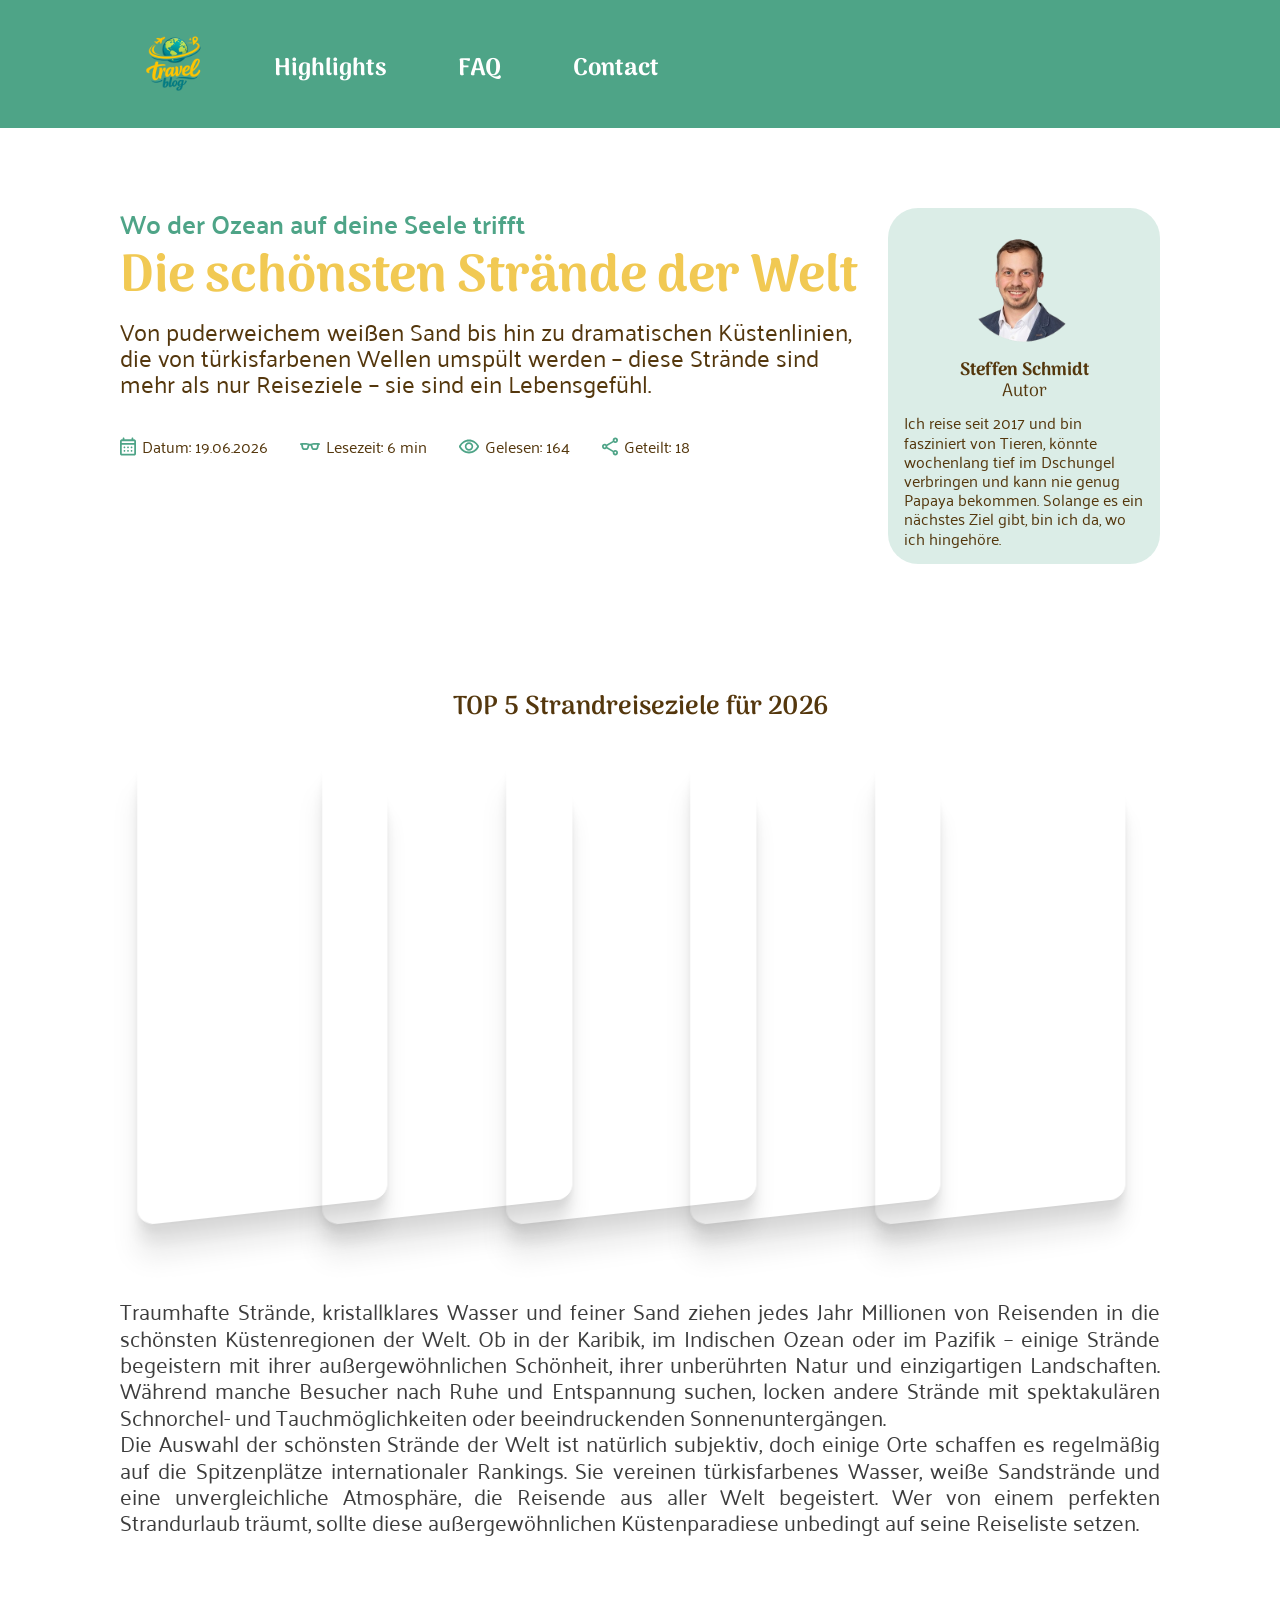
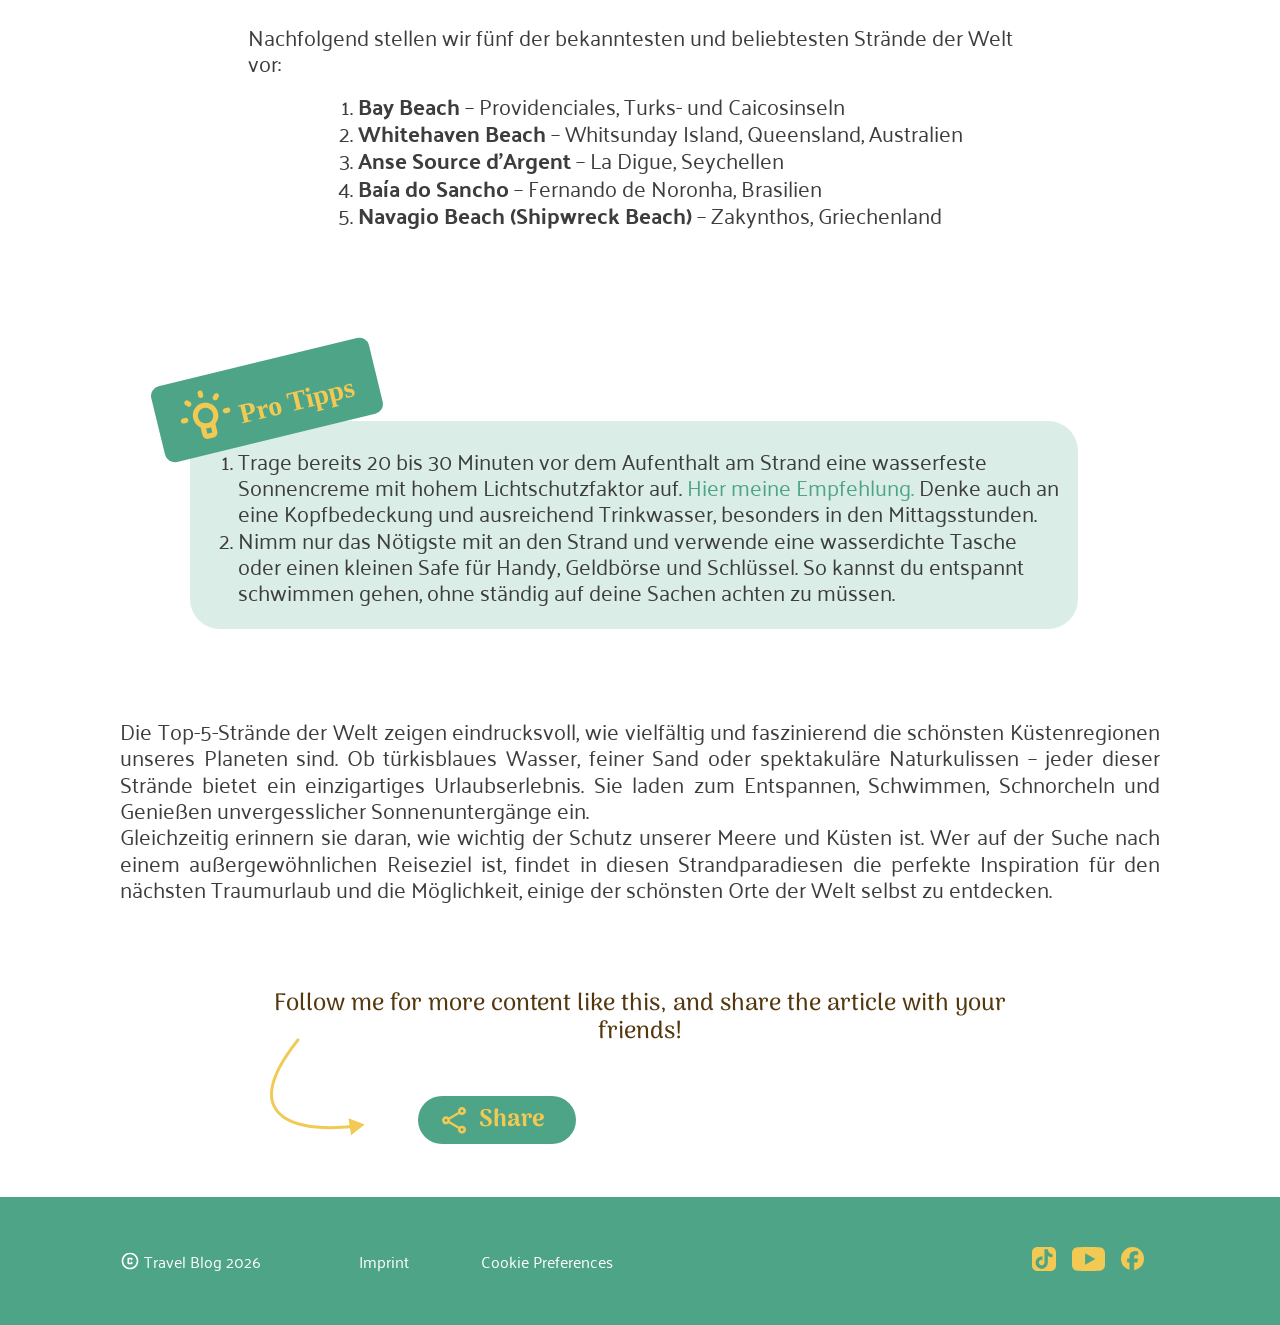
==== article1.html @ 3b1ab5b9 "changed text in authors card in article1" ====
<!doctype html>
<html lang="en">
  <head>
    <meta charset="UTF-8" />
    <meta name="viewport" content="width=device-width, initial-scale=1.0" />
    <title>Top 5 Beaches</title>
    <link rel="stylesheet" href="./css/components.css" />
    <link rel="stylesheet" href="./css/layout.css" />
    <link rel="stylesheet" href="./css/variables.css" />
    <link rel="stylesheet" href="./css/article1.css" />
    <link rel="stylesheet" href="./css/font.css" />
  </head>
  <body>
    <header class="header">
      <nav class="navbar">
        <ul>
          <li>
            <a href="index.html#hero"
              ><img
                src="./assets/icons/travelblog-logo.svg"
                alt="Travel Blog Logo"
            /></a>
          </li>
          <li class="highlights-link">
            <a href="index.html#highlights">Highlights</a>
          </li>
          <li class="faq-link">
            <a href="index.html#faq-section">FAQ</a>
          </li>
          <li class="contact-link">
            <a href="index.html#contact-form">Contact</a>
          </li>
        </ul>
      </nav>
    </header>
    <main>
      <section class="landing-section">
        <div class="headline">
          <div>
            <h2>Wo der Ozean auf deine Seele trifft</h2>

            <h1>Die schönsten Strände der Welt</h1>

            <h4>
              Von puderweichem weißen Sand bis hin zu dramatischen Küstenlinien,
              die von türkisfarbenen Wellen umspült werden – diese Strände sind
              mehr als nur Reiseziele – sie sind ein Lebensgefühl.
            </h4>

            <div class="info">
              <div class="icon">
                <img src="./assets/icons/calendar_icon.svg" alt="calender" />
                <span>Datum: 19.06.2026</span>
              </div>
              <div class="icon">
                <img src="./assets/icons/glasses_icon.svg" alt="eyeglasses" />
                <span>Lesezeit: 6 min</span>
              </div>
              <div class="icon">
                <img src="./assets/icons/eye_icon.svg" alt="visibility" />
                <span>Gelesen: 164</span>
              </div>
              <div class="icon">
                <img src="./assets/icons/share_green_icon.svg" alt="share" />
                <span>Geteilt: 18</span>
              </div>
            </div>
          </div>

          <article class="author">
            <img
              src="./assets/images/article1/Schmidt_Steffen_rund_grau.png"
              alt="Bild von Steffen Schmidt"
            />
            <div class="author-text">
              <h3>Steffen Schmidt</h3>
              <h4>Autor</h4>

              <p>
                Ich reise seit 2017 und bin fasziniert von Tieren, könnte
                wochenlang tief im Dschungel verbringen und kann nie genug
                Papaya bekommen. Solange es ein nächstes Ziel gibt, bin ich da,
                wo ich hingehöre.
              </p>
            </div>
          </article>
        </div>
      </section>
      <section class="carousel-section">
        <h3 class="carousel-title-mobile">TOP 5 Strandreiseziele für 2026</h3>
        <div class="carousel">
          <div class="carousel_element carousel_img1"></div>
          <div class="carousel_element carousel_img2"></div>
          <div class="carousel_element carousel_img3"></div>
          <div class="carousel_element carousel_img4"></div>
          <div class="carousel_element carousel_img5"></div>
        </div>
      </section>
      <section class="carousel-section-mobile" aria-label="CSS-only Carousel">
        <!--
            Slide-Zustand: steuert die aktive Karte und den aktiven Punkt.
            Wichtig: IDs und name-Werte muessen eindeutig bleiben, falls du mehrere Carousels nutzt.
          -->
        <input
          class="carousel-state-mobile"
          type="radio"
          name="beach-carousel-slides"
          id="beach-carousel-slide-1"
          checked
        />
        <input
          class="carousel-state-mobile"
          type="radio"
          name="beach-carousel-slides"
          id="beach-carousel-slide-2"
        />
        <input
          class="carousel-state-mobile"
          type="radio"
          name="beach-carousel-slides"
          id="beach-carousel-slide-3"
        />
        <input
          class="carousel-state-mobile"
          type="radio"
          name="beach-carousel-slides"
          id="beach-carousel-slide-4"
        />
        <input
          class="carousel-state-mobile"
          type="radio"
          name="beach-carousel-slides"
          id="beach-carousel-slide-5"
        />

        <!--
            Pulse-Zustand: wird durch Klicks auf den Bildbereich / freien Carousel-Bereich getoggelt.
            Zwei Radios sind noetig, damit die CSS-Animation bei jedem Klick neu startet.
          -->
        <input
          class="carousel-state-mobile"
          type="radio"
          name="beach-carousel-pulse"
          id="beach-carousel-pulse-a"
        />
        <input
          class="carousel-state-mobile"
          type="radio"
          name="beach-carousel-pulse"
          id="beach-carousel-pulse-b"
        />

        <div class="carousel-mobile">
          <!--
              Unsichtbare Klickflaeche fuer Bildbereich und freien Carousel-Bereich.
              Die Punkte liegen mit hoeherem z-index darueber. Deshalb loesen Punkt-Klicks
              keine Button-Animation aus.
            -->

          <h3 class="carousel-title-mobile">TOP 5 Strandreiseziele für 2026</h3>

          <div class="carousel-stage-mobile" aria-hidden="true">
            <label
              class="carousel-hit-mobile carousel-hit-mobile-a"
              for="beach-carousel-pulse-a"
              aria-label="Buttonanimation ausloesen"
            ></label>
            <label
              class="carousel-hit-mobile carousel-hit-mobile-b"
              for="beach-carousel-pulse-b"
              aria-label="Buttonanimation ausloesen"
            ></label>
            <div
              class="carousel_element-mobile carousel_img1-mobile"
              data-number="01"
            ></div>
            <div
              class="carousel_element-mobile carousel_img2-mobile"
              data-number="02"
            ></div>
            <div
              class="carousel_element-mobile carousel_img3-mobile"
              data-number="03"
            ></div>
            <div
              class="carousel_element-mobile carousel_img4-mobile"
              data-number="04"
            ></div>
            <div
              class="carousel_element-mobile carousel_img5-mobile"
              data-number="05"
            ></div>
          </div>

          <nav class="carousel-dots-mobile" aria-label="Carousel Navigation">
            <label
              class="carousel-dot-mobile carousel-dot-mobile-1"
              for="beach-carousel-slide-1"
              aria-label="Slide 1 anzeigen"
            ></label>
            <label
              class="carousel-dot-mobile carousel-dot-mobile-2"
              for="beach-carousel-slide-2"
              aria-label="Slide 2 anzeigen"
            ></label>
            <label
              class="carousel-dot-mobile carousel-dot-mobile-3"
              for="beach-carousel-slide-3"
              aria-label="Slide 3 anzeigen"
            ></label>
            <label
              class="carousel-dot-mobile carousel-dot-mobile-4"
              for="beach-carousel-slide-4"
              aria-label="Slide 4 anzeigen"
            ></label>
            <label
              class="carousel-dot-mobile carousel-dot-mobile-5"
              for="beach-carousel-slide-5"
              aria-label="Slide 5 anzeigen"
            ></label>
          </nav>
        </div>
      </section>
      <section class="text-section">
        <div class="text-section--introduction">
          <p>
            Traumhafte Strände, kristallklares Wasser und feiner Sand ziehen
            jedes Jahr Millionen von Reisenden in die schönsten Küstenregionen
            der Welt. Ob in der Karibik, im Indischen Ozean oder im Pazifik –
            einige Strände begeistern mit ihrer außergewöhnlichen Schönheit,
            ihrer unberührten Natur und einzigartigen Landschaften. Während
            manche Besucher nach Ruhe und Entspannung suchen, locken andere
            Strände mit spektakulären Schnorchel- und Tauchmöglichkeiten oder
            beeindruckenden Sonnenuntergängen. <br />Die Auswahl der schönsten
            Strände der Welt ist natürlich subjektiv, doch einige Orte schaffen
            es regelmäßig auf die Spitzenplätze internationaler Rankings. Sie
            vereinen türkisfarbenes Wasser, weiße Sandstrände und eine
            unvergleichliche Atmosphäre, die Reisende aus aller Welt begeistert.
            Wer von einem perfekten Strandurlaub träumt, sollte diese
            außergewöhnlichen Küstenparadiese unbedingt auf seine Reiseliste
            setzen.
          </p>
        </div>
        <div class="text-section--detail">
          <p>
            Nachfolgend stellen wir fünf der bekanntesten und beliebtesten
            Strände der Welt vor:
          </p>
          <ol>
            <li><b>Bay Beach</b> – Providenciales, Turks- und Caicosinseln</li>
            <li>
              <b>Whitehaven Beach</b> – Whitsunday Island, Queensland,
              Australien
            </li>
            <li><b>Anse Source d’Argent</b> – La Digue, Seychellen</li>
            <li><b>Baía do Sancho </b> – Fernando de Noronha, Brasilien</li>
            <li>
              <b>Navagio Beach (Shipwreck Beach) </b> – Zakynthos, Griechenland
            </li>
          </ol>
        </div>
      </section>
      <section class="protip-section">
        <div class="protip-box">
          <div class="protip-label">
            <img
              src="./assets/icons/bulb-yellow.svg"
              alt="gelbe Glühbirne"
            />Pro Tipps
          </div>
          <ol>
            <li>
              Trage bereits 20 bis 30 Minuten vor dem Aufenthalt am Strand eine
              wasserfeste Sonnencreme mit hohem Lichtschutzfaktor auf.
              <a href="#">Hier meine Empfehlung.</a> Denke auch an eine
              Kopfbedeckung und ausreichend Trinkwasser, besonders in den
              Mittagsstunden.
            </li>
            <li>
              Nimm nur das Nötigste mit an den Strand und verwende eine
              wasserdichte Tasche oder einen kleinen Safe für Handy, Geldbörse
              und Schlüssel. So kannst du entspannt schwimmen gehen, ohne
              ständig auf deine Sachen achten zu müssen.
            </li>
          </ol>
        </div>
      </section>
      <section class="final-text-section">
        <p>
          Die Top-5-Strände der Welt zeigen eindrucksvoll, wie vielfältig und
          faszinierend die schönsten Küstenregionen unseres Planeten sind. Ob
          türkisblaues Wasser, feiner Sand oder spektakuläre Naturkulissen –
          jeder dieser Strände bietet ein einzigartiges Urlaubserlebnis. Sie
          laden zum Entspannen, Schwimmen, Schnorcheln und Genießen
          unvergesslicher Sonnenuntergänge ein. <br />
          Gleichzeitig erinnern sie daran, wie wichtig der Schutz unserer Meere
          und Küsten ist. Wer auf der Suche nach einem außergewöhnlichen
          Reiseziel ist, findet in diesen Strandparadiesen die perfekte
          Inspiration für den nächsten Traumurlaub und die Möglichkeit, einige
          der schönsten Orte der Welt selbst zu entdecken.
        </p>
      </section>
      <section class="follow">
        <h3>
          Follow me for more content like this, and share the article with your
          friends!
        </h3>
        <div class="arrow">
          <img src="./assets/icons/pfeil.svg" alt="" />
          <div class="share-container">
            <input type="checkbox" id="share-toggle" />

            <label for="share-toggle" class="share-btn">
              <img src="./assets/icons/share_yellow.svg" alt="" />
              <span>Share</span>
            </label>
            <img
              src="./assets/icons/share_green_icon.svg"
              alt=""
              class="share-green"
            />
            <div class="share-links">
              <a href="https://at.linkedin.com/" target="_blank">LinkedIn</a>
              <a href="https://web.whatsapp.com/" target="_blank">WhatsApp</a>
            </div>
          </div>
        </div>
      </section>
    </main>
    <footer class="footer">
      <div class="infos">
        <div class="copyright">
          <img src="./assets/icons/copyright_icon.svg" alt="Copyright Icon" />
          <p>Travel Blog 2026</p>
        </div>
        <div class="footer-links">
          <a href="">Imprint</a>
          <a href="">Cookie Preferences</a>
        </div>
      </div>
      <div class="social-media">
        <a href="https://www.tiktok.com/"
          ><img src="./assets/icons/tiktok_icon.svg" alt="Tik Tok Icon"
        /></a>
        <a href="https://www.youtube.com/"
          ><img src="./assets/icons/youtube_icon.svg" alt="YouTube Icon"
        /></a>
        <a href="https://www.facebook.com/?locale=de_DE"
          ><img src="./assets/icons/facebook_icon.svg" alt="Facebook Icon"
        /></a>
        <a href="https://www.instagram.com/"
          ><img src="./assets/icons/instagram_icon.svg" alt=""
        /></a>
      </div>
    </footer>
    <section class="sticky-footbar">
      <div class="footbar">
        <a href="./index.html"
          ><img src="./assets/icons/home.svg" alt="home"
        /></a>
        <a href="./index.html#highlight"
          ><img src="./assets/icons/rocket_launch_green.svg" alt="rocket"
        /></a>
        <a href="./index.html#faq-section"
          ><img src="./assets/icons/live_help.svg" alt="help"
        /></a>
        <a href="./index.html#contact-form"
          ><img src="./assets/icons/person_pin_green.svg" alt="person"
        /></a>
      </div>
    </section>
  </body>
</html>
---- css/components.css ----
/* Buttons, Cards, Navigation, Formulars */

/*Author Card*/
.author {
  display: flex;
  align-items: center;
  flex-direction: column;
  flex-shrink: 0;
  width: 272px;
  background-color: var(--background-green);
  border-radius: 30px;
}

.author h3 {
  font-family: "Arima";
  text-align: center;
  font-size: 18px;
  font-weight: 700;
  color: var(--secondary-braun);
}

.author h4 {
  font-size: 18px;
  font-family: "Arima";
  font-weight: 400;
  text-align: center;
  color: var(--secondary-braun);
  padding-bottom: 12px;
}

.author-text {
  padding: 16px;
}

.author img {
  width: 120px;
  height: 120px;
  object-fit: cover;
  object-position: center;
  border-radius: 50%;
  margin-top: 16px;
}

.author p {
  font-family: "Palanquin";
  font-size: 16px;
  color: var(--secondary-braun);
}

/* Carousel article1*/

.carousel {
  display: flex;
  align-items: center;
  justify-content: center;
  height: 440px;
  width: 1300px;
  padding-left: 100px;
  padding-right: 100px;
}

.carousel_element {
  z-index: 1;
  width: 300px;
  height: 440px;
  margin-left: -80px;
  border-radius: 16px;
  overflow: hidden;
  box-shadow:
    0px 2px 2px rgba(3, 7, 18, 0.02),
    0px 8px 6px rgba(3, 7, 18, 0.04),
    0px 18px 14px rgba(3, 7, 18, 0.06),
    0px 32px 24px rgba(3, 7, 18, 0.08);

  transform: perspective(350px) rotateY(10deg) translateX(-20px);
  transform-origin: 50% 50%;
  transition: all 250ms;
  background-position: center;
  background-size: cover;
}

.carousel_element:first-child {
  margin-left: 0px;
  margin-left: 48px;
}

.carousel_element:hover {
  z-index: 2;
  margin-left: 16px;
  margin-right: 80px;
  transform: perspective(350px) rotateY(0deg) translateX(0px) scale(1.1);
}

.carousel_element:hover ~ .carousel_element {
  transform: perspective(350px) rotateY(-10deg) translateX(30px);
}

.carousel_img1 {
  background-image: url("../assets/images/article1/carousel1.jpg");
}

.carousel_img2 {
  background-image: url("../assets/images/article1/carousel2.jpg");
}

.carousel_img3 {
  background-image: url("../assets/images/article1/carousel3.jpg");
}

.carousel_img4 {
  background-image: url("../assets/images/article1/carousel4.jpg");
}

.carousel_img5 {
  background-image: url("../assets/images/article1/carousel5.jpg");
}

/* Pro Tipps Box */
.protip-box {
  position: relative;
  border-radius: 30px;
  background-color: var(--primary-green-transparent);
  margin-left: 70px;
  margin-right: 82px;
  margin-bottom: 88px;
  margin-top: 176px;
}

.protip-box ol {
  padding-top: 26px;
  padding-bottom: 24px;
  padding-left: 48px;
  padding-right: 16px;
}

.protip-box li {
  font-family: "Palanquin";
  color: var(--primary-black-text);
  line-height: 120%;
}

.protip-box a {
  color: var(--primary-green);
  text-decoration: none;
}

.protip-label {
  position: absolute;
  top: -60px;
  left: -35px;
  background-color: var(--primary-green);
  color: var(--primary-gelb);
  padding: 14px 24px;
  font-size: 28px;
  font-weight: 700;
  border-radius: 10px;
  transform: rotate(-13.67deg);
  display: flex;
  justify-content: center;
  align-items: end;
  gap: 8px;
}

.protip-label img {
  height: 50px;
  width: 50px;
  transform: rotate(13.67deg);
}

/* sticky-footbar */
.sticky-footbar {
  position: sticky;
  bottom: 0;
  z-index: 99;
}

.footbar {
  display: none;
  justify-content: space-evenly;
  align-items: center;

  height: 90px;
  width: 100%;
  background-color: rgba(241, 201, 83, 1);
}

.follow {
  padding: 0px 369px 80px 369px;
}

.follow h3 {
  font-size: 24px;
  text-align: center;
  font-weight: 500;
}

.arrow {
  display: flex;
  gap: 53px;
}

.arrow-mobile {
  display: none;
}

.arrow > img {
  position: relative;
  top: -10px;
  left: 0px;
}

#share-toggle {
  display: none;
}

.share-container {
  display: flex;
  align-items: center;
  gap: 8px;
  padding-top: 46px;
}

.share-btn {
  display: flex;
  flex-direction: row;
  align-items: center;
  cursor: pointer;
  padding: 8px 24px;
  border-radius: 40px;
  background: var(--primary-green);
  color: var(--primary-gelb);
  font-weight: bold;
  width: 158px;
  height: 48px;
  transition: width 300ms linear;
  gap: 13.33px;
  font-size: 24px;
  font-family: "Arima";
  font-weight: 700;
}

.share-btn img {
  width: 24px;
}

.share-btn > span {
  display: flex;
  width: 70px;
  letter-spacing: 5%;
}

.share-links {
  display: flex;
  flex-direction: column;
  max-width: 0;
  opacity: 0;
  overflow: hidden;
  transition: all 300ms linear;
  height: 54px;
  justify-content: space-between;
}

.share-links a {
  color: var(--primary-green);
  text-decoration: underline;
  white-space: nowrap;
  font-family: "Arima";
  font-size: 18px;
  font-weight: 600;
  align-items: center;
}

.share-green {
  display: none;
}

/* Beim Klick */

#share-toggle:checked + .share-btn {
  position: relative;
  padding: 15px 25px;
  gap: 0px;
  left: -50px;
  width: 118px;
}

#share-toggle:checked + .share-btn > img {
  display: none;
}

#share-toggle:checked ~ .share-links {
  max-width: 200px;
  opacity: 1;
  left: -50px;
  position: relative;
}

#share-toggle:checked ~ .share-green {
  display: flex;
  width: 24px;
  left: -50px;
  position: relative;
  align-items: center;
}

/* mobile */
@media screen and (min-width: 319px) and (max-width: 1023px) {
  .footbar {
    display: flex;
  }
}

/* io */
@media screen and (min-width: 900px) and (max-width: 1023px) {
  .author {
    margin-left: auto;
    margin-right: auto;
    width: 30%;
  }

  .author h4 {
    font-size: 16px;
    padding-bottom: 8px;
  }

  .author-text {
    padding: 16px 8px;
  }

  .follow {
    padding: 0px 0px 119px;
  }

  .arrow {
    padding-left: 100px;
    gap: 200px;
  }

  .arrow > img {
    left: 150px;
    top: 0px;
  }

  .follow h3 {
    font-size: 18px;
    padding: 0 250px;
  }
}

/* io */
@media screen and (min-width: 768px) and (max-width: 899px) {
  .author {
    width: 345px;
    margin-left: auto;
    margin-right: auto;
  }

  .arrow > img {
    left: 150px;
  }

  .arrow {
    gap: 200px;
  }

  .follow h3 {
    padding: 0px 150px;
  }

  .author h4 {
    padding-bottom: 8px;
  }

  .author-text {
    padding: 16px 8px;
  }

  .follow {
    padding: 0px 0px 119px;
  }
}

/* io */
@media screen and (min-width: 500px) and (max-width: 767px) {
  .author {
    width: 345px;
    margin-left: auto;
    margin-right: auto;
  }

  .author h4 {
    font-size: 18px;
    padding-bottom: 8px;
  }

  .follow h3 {
    font-size: 20px;
  }

  .arrow {
    gap: 51px;
  }

  .author-text {
    padding: 16px 8px;
  }

  .follow {
    padding: 0px 0px 119px ;
  }

  .arrow-desktop {
    display: none;
  }

  .arrow-mobile {
    display: block;
  }
}

/* io */
@media screen and (min-width: 375px) and (max-width: 499px) {
  .author {
    width: 345px;
  }

  .author h4 {
    font-size: 16px;
  }

  .follow h3 {
    font-size: 18px;
  }

  .arrow {
    gap: 100px;
  }
}

/* io */
@media screen and (min-width: 319px) and (max-width: 374px) {
  .author {
    width: 290px;
  }

  .author h4 {
    font-size: 15px;
  }

  .follow h3 {
    font-size: 17px;
  }

  .arrow {
    gap: 50px;
  }
}

@media screen and (min-width: 319px) and (max-width: 499px) {
  .author {
    margin-left: auto;
    margin-right: auto;
  }

  .author h4 {
    padding-bottom: 8px;
  }

  .author-text {
    padding: 16px 8px;
  }

  .follow {
    padding: 0px 0px 119px;
  }

  .arrow {
    gap: 51px;
  }

  .arrow-desktop {
    display: none;
  }

  .arrow-mobile {
    display: block;
  }

  .protip-box li {
    color: var(--secondary-braun);
  }
}

@media screen and (min-width: 1024px) and (max-width: 1299px) {
  .follow {
    padding: 0px 150px 50px 150px;
  }

  .author {
    height: auto;
  }
}

@media screen and (min-width: 1300px) and (max-width: 1400px) {
  .follow {
    padding: 0px 315px 80px 315px;
  }
}
---- css/layout.css ----
/* Header, Footer, Container, Grid/Flexbox-Layout, Headlines, Links */
/* style.css */

@import url("./variables.css");

* {
  margin: 0;
  padding: 0;
  box-sizing: border-box;
  line-height: 120%;
  scroll-behavior: smooth;
}

h1 {
  font-family: "Arima";
  font-weight: 700;
  font-size: 64px;
  color: var(--primary-gelb);
  padding-bottom: 8px;
}

h2 {
  font-family: "Palanquin";
  font-size: 40px;
  font-weight: 600;
  color: var(--primary-green);
  padding-bottom: 8px;
}

h3 {
  font-family: "Arima";
  font-weight: 600;
  font-size: 32px;
  color: var(--secondary-braun);
}

h4 {
  font-family: "Palanquin";
  font-weight: 400;
  font-size: 28px;
  color: var(--secondary-braun);
  line-height: 110%;
}

h5 {
  font-family: "Arima";
  font-weight: 400;
  font-size: 18px;
  color: var(--secondary-braun);
  text-align: center;
}

p,
li {
  font-family: "Palanquin";
  font-size: 24px;
  color: var(--primary-black-text);
}

main {
  max-width: 1440px;
  width: 100%;
  padding: 0px 120px;
  margin: 0px auto;
}

.landing-section {
  padding: 80px 0px 80px 0px;
}

.icon {
  display: flex;
  padding-top: 40px;
  gap: 6px;
  font-family: "Palanquin";
  color: var(--secondary-braun);
  height: 100%;
}

.info {
  display: flex;
  flex-direction: row;
  gap: 0px 32px;
  font-size: 16px;
}

.headline {
  display: flex;
  flex-direction: row;
  gap: 26px;
  padding-bottom: 48px;
}

.headline-info h2 {
  font-weight: 400;
}

.header {
  display: flex;
  align-items: center;
  /* gap: 72px; */
  padding: 32px 733px 24px 146px;
  width: 100%;
  height: 128px;

  background-color: var(--primary-green);
}

.header img {
  padding-right: 102px;
  height: 72px;
  width: 174px;
}

.navbar ul {
  display: flex;
  align-items: center;
  gap: 72px;

  list-style-type: none;
}

.navbar img {
  padding-right: 30px;
  height: 72px;
  width: 102px;
}

.navbar a {
  position: relative;

  padding-bottom: 13px;

  text-decoration: none;

  font-family: Arima;
  font-size: 24px;
  font-weight: bold;
  color: var(--primary-white);
}

.navbar a:active {
  color: var(--primary-gelb);
}

.highlights-link a::after {
  content: "";
  position: absolute;
  left: -5px;
  bottom: -2px;
  width: 112%;
  height: 100%;

  background-image: url(../assets/icons/highlights_underline.svg);
  background-repeat: no-repeat;
  background-size: contain;
  background-position: center;

  opacity: 0;
  transform: scaleX(0) rotate(-1deg);
  transform-origin: center;
  transition:
    transform 250ms ease-in-out,
    opacity 250ms ease-in-out;
}

.highlights-link a:hover::after {
  opacity: 1;
  transform: scaleX(1) rotate(-1deg);
}

.faq-link a::after {
  content: "";
  position: absolute;
  left: -5px;
  bottom: -4px;
  width: 125%;
  height: 100%;

  background-image: url(../assets/icons/faq_underline.svg);
  background-repeat: no-repeat;
  background-size: contain;
  background-position: center;

  opacity: 0;
  transform: scaleX(0);
  transform-origin: center;
  transition:
    transform 250ms ease-in-out,
    opacity 250ms ease-in-out;
}

.faq-link a:hover::after {
  opacity: 1;
  transform: scaleX(1);
}

.contact-link a::after {
  content: "";
  position: absolute;
  left: -6px;
  bottom: -2px;
  width: 112%;
  height: 100%;

  background-image: url(../assets/icons/contact_underline.svg);
  background-repeat: no-repeat;
  background-size: contain;
  background-position: center;

  opacity: 0;
  transform: scaleX(0) rotate(1deg);
  transform-origin: center;
  transition:
    transform 250ms ease-in-out,
    opacity 250ms ease-in-out;
}

.contact-link a:hover::after {
  opacity: 1;
  transform: scaleX(1) rotate(1deg);
}

.footer {
  display: flex;
  justify-content: space-between;
  align-items: center;
  width: 100%;
  height: 128px;
  padding: 60px 120px 60px 120px;
  background-color: var(--primary-green);
}

.infos {
  display: flex;
  align-items: center;
  gap: 72px;

  color: var(--primary-white);
}

.infos a {
  text-decoration: none;
  color: var(--primary-white);

  font-family: Palanquin;
  font-size: 16px;
}

.copyright {
  display: flex;
  justify-content: centser;
  align-items: center;
  gap: 4px;
  padding-right: 26px;
}

.copyright img {
  height: 24px;
  width: 24px;
}

.copyright p {
  font-family: Palanquin;
  font-size: 16px;
  color: var(--primary-white);
}

.social-media {
  display: flex;
  justify-content: flex-end;
  gap: 16px;
}

.footer-links {
  display: flex;
  gap: 0px 72px;
}

@media screen and (min-width: 1441px) {
  .header {
    padding: 32px 0px 24px calc(50% - 720px + 146px);
  }

  .footer {
    padding: 60px max(120px, calc(50% - 720px + 160px));
  }
}

@media screen and (min-width: 319px) and (max-width: 599px) {
  .info {
    justify-content: left;
  }
}

@media screen and (min-width: 900px) and (max-width: 1023px) {
  main {
    padding: 0;
    width: 90%;
  }

  h1 {
    font-size: 52px;
  }

  h2 {
    font-size: 26px;
  }

  h3 {
    font-size: 26px;
  }

  h4 {
    font-size: 24px;
    line-height: 120%;
  }

  p,
  li {
    font-size: 22px;
    padding-bottom: 16px;
  }

  .navbar img {
    padding-right: 0;
    width: 56px;
    height: 56px;
  }

  .navbar a {
    padding-bottom: 0;
  }

  .navbar li {
    position: relative;
    top: 7px;
    padding-bottom: 0;
  }

  .social-media img {
    height: 24px;
  }

  .copyright img {
    width: 20px;
    height: 20px;
  }

  .landing-section {
    padding: 24px 0px 32px;
  }

  .headline {
    padding-bottom: 40px;
  }

  .info {
    display: flex;
    gap: 13px;
    padding-right: 0;
  }

  .icon {
    padding-top: 16px;
  }

  .footer {
    display: flex;
    flex-direction: row;
    width: 100%;
    height: 150px;
    padding: 30px 24px;
  }

  .infos {
    display: flex;
    flex-direction: column;
    align-items: flex-start;
    gap: 0;
  }

  .footer-links {
    display: flex;
    flex-direction: column;
    order: 1;
  }

  .footer-links a {
    padding-bottom: 8px;
  }

  .copyright {
    order: 2;
    padding: 0;
  }

  .copyright p {
    padding: 0;
  }

  .header {
    height: 70px;
    padding: 0;
    justify-content: center;
  }

  .highlights-link,
  .faq-link,
  .contact-link {
    display: none;
  }
}

  @media screen and (min-width: 768px) and (max-width: 899px) {
    main {
      padding: 0;
      width: 90%;
    }

    h1 {
      font-size: 48px;
    }

    h2,
    h3 {
      font-size: 24px;
    }

    h4 {
      font-size: 22px;
      line-height: 120%;
    }

    p,
    li {
      font-size: 20px;
      padding-bottom: 16px;
    }

    .landing-section {
      padding: 24px 0px 32px;
    }

    .headline {
      flex-direction: column;
      padding-bottom: 40px;
    }

    .info {
      display: flex;
      gap: 13px;
      padding-right: 0;
    }

    .icon {
      padding-top: 16px;
    }

    .header {
      height: 80px;
      padding: 0;
      justify-content: center;
    }

    .navbar img {
      padding-right: 0;
      width: 64px;
      height: 64px;
    }

    .navbar a,
    .navbar li {
      padding-bottom: 0;
    }

    .navbar li {
      position: relative;
      top: 7px;
    }

    .highlights-link,
    .faq-link,
    .contact-link {
      display: none;
    }

    .footer {
      display: flex;
      flex-direction: row;
      width: 100%;
      height: 150px;
      padding: 30px 24px;
    }

    .infos {
      flex-direction: column;
      align-items: start;
      gap: 0;
    }

    .footer-links {
      order: 1;
      display: flex;
      flex-direction: column;
    }

    .footer-links a {
      padding-bottom: 8px;
    }

    .copyright {
      order: 2;
      padding: 0;
    }

    .copyright p {
      padding: 0;
    }
  }

  @media screen and (min-width: 500px) and (max-width: 767px) {
    main {
      padding: 0;
    }

    h1 {
      font-size: 42px;
    }

    h2,
    h3 {
      font-size: 22px;
    }

    h4 {
      font-size: 20px;
      line-height: 120%;
    }

    p,
    li {
      font-size: 18px;
      padding-bottom: 16px;
    }

    .landing-section {
      padding: 24px 0px 30px;
    }

    .headline {
      flex-direction: column;
      padding-bottom: 30px;
    }

    .info {
      display: flex;
      flex-direction: row;
      flex-wrap: wrap;
      gap: 0 13px;
      padding-right: 0;
      font-size: 18px;
    }

    .icon {
      padding-top: 16px;
    }

    .footer {
      display: flex;
      flex-direction: row;
      width: 100%;
      height: 134px;
      padding: 30px;
    }

    .infos {
      flex-direction: column;
      align-items: start;
      gap: 0;
    }

    .infos a {
      font-size: 18px;
    }

    .footer-links {
      order: 1;
      display: flex;
      flex-direction: column;
    }

    .footer-links a {
      padding-bottom: 8px;
    }

    .copyright {
      order: 2;
      padding: 0;
    }

    .copyright img {
      width: 22px;
      height: 22px;
    }

    .copyright p {
      padding: 0;
      font-size: 18px;
    }

    .social-media img {
      height: 26px;
    }

    .header {
      height: 70px;
      padding: 0;
      justify-content: center;
    }

    .navbar img {
      padding-right: 0;
      width: 56px;
      height: 56px;
    }

    .navbar a {
      padding-bottom: 0;
    }

    .navbar li {
      position: relative;
      top: 7px;
      padding-bottom: 0;
    }

    .highlights-link,
    .faq-link,
    .contact-link {
      display: none;
    }

    main {
      width: 90%;
    }
  }

  @media screen and (min-width: 375px) and (max-width: 499px) {
    h1 {
      font-size: 40px;
    }

    h2,
    h3 {
      font-size: 20px;
    }

    h4 {
      font-size: 18px;
    }

    p,
    li {
      font-size: 16px;
      color: var(--secondary-braun);
    }

    .info {
      font-size: 16px;
      flex-wrap: wrap;
    }

    .navbar img {
      padding-right: 0;
      width: 56px;
      height: 56px;
    }

    .social-media img {
      height: 24px;
    }

    .copyright img {
      width: 20px;
      height: 20px;
    }

    main {
      width: 90%;
    }
  }

  @media screen and (min-width: 319px) and (max-width: 374px) {
    h1 {
      font-size: 36px;
    }

    h2,
    h3 {
      font-size: 19px;
    }

    h4 {
      font-size: 17px;
    }

    p,
    li {
      font-size: 15px;
      color: var(--secondary-braun);
    }

    .info {
      font-size: 15px;
    }

    .social-media img {
      height: 20px;
    }

    .copyright img {
      width: 18px;
      height: 18px;
    }

    .infos a {
      font-size: 15px;
    }

    .copyright p {
      font-size: 15px;
    }

    main {
      width: 90%;
    }
  }

  @media screen and (min-width: 319px) and (max-width: 499px) {

    main {
      padding: 0;
    }

    h4 {
      line-height: 120%;
    }

    p,
    li {
      padding-bottom: 16px;
      color: var(--secondary-braun);
    }

    .landing-section {
      padding: 24px 0px 32px;
    }

    .headline {
      flex-direction: column;
      padding-bottom: 30px;
    }

    .info {
      display: flex;
      flex-direction: row;
      flex-wrap: wrap;
      gap: 0 13px;
      padding-right: 0;
    }

    .icon {
      padding-top: 8px;
    }

    .footer {
      display: flex;
      flex-direction: row;
      width: 100%;
      height: 134px;
      padding: 30px 24px;
    }

    .infos {
      flex-direction: column;
      align-items: start;
      gap: 0;
    }

    .footer-links {
      order: 1;
      display: flex;
      flex-direction: column;
    }

    .footer-links a {
      padding-bottom: 8px;
    }

    .copyright {
      order: 2;
      padding: 0;
    }

    .copyright p {
      padding: 0;
    }

    .header {
      height: 70px;
      padding: 0;
      justify-content: center;
    }

    .navbar img {
      padding-right: 0;
      width: 56px;
      height: 56px;
    }

    .navbar a {
      padding-bottom: 0;
    }

    .navbar li {
      position: relative;
      top: 7px;
      padding-bottom: 0;
    }

    .highlights-link,
    .faq-link,
    .contact-link {
      display: none;
    }
  }

  @media screen and (min-width: 1024px) and (max-width: 1299px) {
    h1 {
      font-size: 52px;
    }

    h2,
    h3 {
      font-size: 26px;
    }

    h4 {
      font-size: 24px;
    }

    p,
    li {
      font-size: 22px;
    }

    .navbar img {
      padding-right: 0;
      width: 56px;
      height: 56px;
    }

    .social-media img {
      height: 24px;
    }

    .copyright img {
      width: 20px;
      height: 20px;
    }
  }

  @media screen and (min-width: 1024px) and (max-width: 1109px) {
    .info {
      flex-wrap: wrap;
    }
  }
---- css/variables.css ----
:root {
  --primary-green: rgba(78, 164, 135, 1);
  --primary-green-transparent: rgba(78, 164, 135, 0.2);
  --primary-gelb: rgba(241, 201, 83, 1);
  --primary-white: rgba(255, 255, 255, 1);
  --secondary-braun: rgba(84, 55, 13, 1);
  --color-privacy: rgba(185, 16, 47, 1);
  --background-green: rgba(78, 164, 135, 0.2);
  --primary-black-text: rgba(61, 61, 61, 1);
}
---- css/article1.css ----
@import url("./variables.css");
@import url("./components.css");
@import url("./layout.css");
@import url("./font.css");

/* Carousel desktop*/
.carousel-section,
.text-section,
.final-text-section,
.protip-section,
.text-section--introduction {
  margin-bottom: 88px;
}

.carousel-section {
  position: relative;
  z-index: 0;
  display: none;
  flex-direction: column;
  align-items: center;
  width: 100%;
}

.carousel-section h3 {
  margin-bottom: clamp(32px, 4vw, 64px);
  text-align: center;
}
.carousel-section .carousel {
  width: min(92vw, 1300px);
  height: clamp(240px, 34vw, 440px);
  padding-left: clamp(16px, 6vw, 100px);
  padding-right: clamp(16px, 6vw, 100px);
}

.carousel-section .carousel_element {
  width: clamp(140px, 20vw, 300px);
  height: clamp(240px, 34vw, 440px);
  margin-left: clamp(-80px, -5vw, -36px);
}

.carousel-section .carousel_element:first-child {
  margin-left: clamp(16px, 3vw, 48px);
}

.carousel-section .carousel_element:hover {
  margin-left: clamp(8px, 1.5vw, 16px);
  margin-right: clamp(28px, 6vw, 80px);
}

.text-section--introduction p {
  text-align: justify;
}

.text-section--detail {
  margin-left: 128px;
  margin-right: 128px;
  display: flex;
  flex-direction: column;
  align-items: center;
  p {
    text-align: left;
  }
}

.final-text-section p {
  text-align: justify;
}

.text-section--detail ol {
  margin-top: 24px;
  display: block;
  margin-block-start: 1em;
  margin-block-end: 1em;
  padding-inline-start: 40px;
}

.text-section--detail li {
  padding-bottom: 0;
}

.text-section--detail li p {
  margin: 0;
}

/* carousel-mobile */

.carousel-section-mobile,
.carousel-section-mobile * {
  box-sizing: border-box;
}

.carousel-section-mobile {
  position: relative;
  z-index: 0;
  width: 100%;
  display: flex;
  flex-direction: column;
  align-items: center;
  justify-content: center;
  font-family: Georgia, "Times New Roman", serif;
}

.carousel-state-mobile {
  position: absolute;
  width: 1px;
  height: 1px;
  opacity: 0;
  pointer-events: none;
}

.carousel-section-mobile .carousel-mobile {
  position: relative;
  width: min(100%, 420px);
  height: auto;
  margin: 0 auto;
  padding: 12px 0 20px;
  display: flex;
  flex-direction: column;
  align-items: center;
  justify-content: flex-start;
  text-align: center;
  user-select: none;
}

.carousel-section-mobile .carousel-title-mobile {
  position: relative;
  z-index: 2;
  margin: 0 0 20px;
  text-align: center;
}

.carousel-section-mobile .carousel-stage-mobile {
  position: relative;
  z-index: 2;
  width: 100%;
  height: 332px;
  display: flex;
  align-items: center;
  justify-content: center;
  overflow: hidden;
  perspective: 700px;
}

.carousel-section-mobile .carousel_element-mobile {
  position: absolute;
  width: 200px;
  height: 294px;
  border-radius: 20px;
  overflow: hidden;
  opacity: 0;
  z-index: 0;
  transform: translateX(0) rotateY(0deg) scale(0.62);
  transition:
    transform 650ms cubic-bezier(0.22, 0.61, 0.36, 1),
    opacity 650ms cubic-bezier(0.22, 0.61, 0.36, 1),
    filter 650ms cubic-bezier(0.22, 0.61, 0.36, 1);
  background-position: center;
  background-repeat: no-repeat;
  background-size: cover;
}

.carousel-section-mobile .carousel_element-mobile::before {
  content: none;
}

.carousel-section-mobile .carousel_element-mobile::after {
  content: "";
  position: absolute;
  inset: 0;
  background: linear-gradient(
    to bottom,
    rgba(255, 255, 255, 0.03),
    rgba(255, 255, 255, 0) 42%,
    rgba(0, 0, 0, 0.1)
  );
}

.carousel-section-mobile .carousel_img1-mobile {
  background-image: url("../assets/images/article1/carousel1.jpg");
  background-position: 24% center;
}

.carousel-section-mobile .carousel_img2-mobile {
  background-image: url("../assets/images/article1/carousel2.jpg");
  background-position: 52% center;
}

.carousel-section-mobile .carousel_img3-mobile {
  background-image: url("../assets/images/article1/carousel3.jpg");
  background-position: center center;
}

.carousel-section-mobile .carousel_img4-mobile {
  background-image: url("../assets/images/article1/carousel4.jpg");
  background-position: 44% center;
}

.carousel-section-mobile .carousel_img5-mobile {
  background-image: url("../assets/images/article1/carousel5.jpg");
  background-position: 50% center;
}

/* Fallback: Falls beim Wechsel vom grossen zum kleinen Layout kein Slide-Radio aktiv bleibt,
   wird automatisch wieder der erste mobile Slide dargestellt. */
@supports selector(
  .carousel-section-mobile:not(:has(#beach-carousel-slide-1:checked))
) {
  .carousel-section-mobile:not(
      :has(
        #beach-carousel-slide-1:checked,
        #beach-carousel-slide-2:checked,
        #beach-carousel-slide-3:checked,
        #beach-carousel-slide-4:checked,
        #beach-carousel-slide-5:checked
      )
    )
    .carousel_img1-mobile {
    opacity: 1;
    z-index: 5;
    transform: translateX(0) rotateY(0deg) scale(1);
    filter: none;
  }

  .carousel-section-mobile:not(
      :has(
        #beach-carousel-slide-1:checked,
        #beach-carousel-slide-2:checked,
        #beach-carousel-slide-3:checked,
        #beach-carousel-slide-4:checked,
        #beach-carousel-slide-5:checked
      )
    )
    .carousel_img2-mobile {
    opacity: 1;
    z-index: 4;
    transform: translateX(172px) rotateY(-45deg) scale(0.74);
    filter: saturate(0.98);
  }

  .carousel-section-mobile:not(
      :has(
        #beach-carousel-slide-1:checked,
        #beach-carousel-slide-2:checked,
        #beach-carousel-slide-3:checked,
        #beach-carousel-slide-4:checked,
        #beach-carousel-slide-5:checked
      )
    )
    .carousel-dot-mobile-1 {
    width: 44px;
    background: var(--primary-green);
  }

  .carousel-section-mobile:not(
      :has(
        #beach-carousel-slide-1:checked,
        #beach-carousel-slide-2:checked,
        #beach-carousel-slide-3:checked,
        #beach-carousel-slide-4:checked,
        #beach-carousel-slide-5:checked
      )
    )
    .carousel-dot-mobile-1::before,
  .carousel-section-mobile:not(
      :has(
        #beach-carousel-slide-1:checked,
        #beach-carousel-slide-2:checked,
        #beach-carousel-slide-3:checked,
        #beach-carousel-slide-4:checked,
        #beach-carousel-slide-5:checked
      )
    )
    .carousel-dot-mobile-1::after {
    opacity: 0;
    animation-name: none;
  }
}
/* Aktive Karte */
#beach-carousel-slide-1:checked ~ .carousel-mobile .carousel_img1-mobile,
#beach-carousel-slide-2:checked ~ .carousel-mobile .carousel_img2-mobile,
#beach-carousel-slide-3:checked ~ .carousel-mobile .carousel_img3-mobile,
#beach-carousel-slide-4:checked ~ .carousel-mobile .carousel_img4-mobile,
#beach-carousel-slide-5:checked ~ .carousel-mobile .carousel_img5-mobile {
  opacity: 1;
  z-index: 5;
  transform: translateX(0) rotateY(0deg) scale(1);
  filter: none;
}

/* Linke Nachbarkarte: bewusst ohne Wrap-around. Bei Slide 1 gibt es links nichts. */
#beach-carousel-slide-2:checked ~ .carousel-mobile .carousel_img1-mobile,
#beach-carousel-slide-3:checked ~ .carousel-mobile .carousel_img2-mobile,
#beach-carousel-slide-4:checked ~ .carousel-mobile .carousel_img3-mobile,
#beach-carousel-slide-5:checked ~ .carousel-mobile .carousel_img4-mobile {
  opacity: 1;
  z-index: 4;
  transform: translateX(-172px) rotateY(45deg) scale(0.74);
  filter: saturate(0.98);
}

/* Rechte Nachbarkarte: bewusst ohne Wrap-around. Bei Slide 5 gibt es rechts nichts. */
#beach-carousel-slide-1:checked ~ .carousel-mobile .carousel_img2-mobile,
#beach-carousel-slide-2:checked ~ .carousel-mobile .carousel_img3-mobile,
#beach-carousel-slide-3:checked ~ .carousel-mobile .carousel_img4-mobile,
#beach-carousel-slide-4:checked ~ .carousel-mobile .carousel_img5-mobile {
  opacity: 1;
  z-index: 4;
  transform: translateX(172px) rotateY(-45deg) scale(0.74);
  filter: saturate(0.98);
}

/* Zweite Karte links: ebenfalls linear, nicht zyklisch. */
#beach-carousel-slide-3:checked ~ .carousel-mobile .carousel_img1-mobile,
#beach-carousel-slide-4:checked ~ .carousel-mobile .carousel_img2-mobile,
#beach-carousel-slide-5:checked ~ .carousel-mobile .carousel_img3-mobile {
  opacity: 0;
  z-index: 2;
  transform: translateX(-264px) rotateY(0deg) scale(0.68);
  filter: none;
}

/* Zweite Karte rechts: ebenfalls linear, nicht zyklisch. */
#beach-carousel-slide-1:checked ~ .carousel-mobile .carousel_img3-mobile,
#beach-carousel-slide-2:checked ~ .carousel-mobile .carousel_img4-mobile,
#beach-carousel-slide-3:checked ~ .carousel-mobile .carousel_img5-mobile {
  opacity: 0;
  z-index: 2;
  transform: translateX(264px) rotateY(0deg) scale(0.68);
  filter: none;
}

/* Unsichtbare Klickflaeche fuer Bildbereich und freien Carousel-Bereich. */
.carousel-section-mobile .carousel-hit-mobile {
  position: absolute;
  inset: 0;
  z-index: 10;
  display: block;
  cursor: pointer;
}

.carousel-section-mobile .carousel-hit-mobile-b {
  display: none;
}

#beach-carousel-pulse-a:checked ~ .carousel-mobile .carousel-hit-mobile-a {
  display: none;
}

#beach-carousel-pulse-a:checked ~ .carousel-mobile .carousel-hit-mobile-b {
  display: block;
}

#beach-carousel-pulse-b:checked ~ .carousel-mobile .carousel-hit-mobile-a {
  display: block;
}

#beach-carousel-pulse-b:checked ~ .carousel-mobile .carousel-hit-mobile-b {
  display: none;
}

.carousel-section-mobile .carousel-dots-mobile {
  position: relative;
  z-index: 20;
  display: inline-flex;
  align-items: center;
  justify-content: center;
  gap: 10px;
  min-height: 42px;
  margin-top: 18px;
  padding: 8px 12px;
  border-radius: 999px;
  pointer-events: none;
}

.carousel-section-mobile .carousel-dot-mobile {
  position: relative;
  display: inline-block;
  width: 18px;
  height: 18px;
  border-radius: 999px;
  background: transparent;
  cursor: pointer;
  pointer-events: auto;
  transition:
    width 260ms ease,
    background-color 260ms ease;
}

/* Grundpunkt */
.carousel-section-mobile .carousel-dot-mobile::before {
  content: "";
  position: absolute;
  left: 50%;
  top: 50%;
  width: 18px;
  height: 18px;
  border-radius: 999px;
  background: var(--background-green);
  opacity: 1;
  transform: translate(-50%, -50%);
}

/* Quadrat, das bei der Animation kurz ueber den Punkt gelegt wird. */
.carousel-section-mobile .carousel-dot-mobile::after {
  content: "";
  position: absolute;
  left: 50%;
  top: 50%;
  width: 22px;
  height: 22px;
  border-radius: 6px;
  background: var(--background-green);
  opacity: 0;
  transform: translate(-50%, -50%) scale(0.58);
  box-shadow: 0 2px 8px rgba(78, 164, 135, 0.12);
  animation-duration: 760ms;
  animation-timing-function: cubic-bezier(0.2, 0.8, 0.2, 1);
  animation-fill-mode: both;
  animation-delay: 0ms;
}

/*
  Der Click-Trigger:
  Klick auf den Bildbereich oder freien Carousel-Bereich wechselt zwischen pulse-a und pulse-b.
  Die Animation laeuft nur, solange eines der Pulse-Radios den Fokus hat.
  Dadurch loesen spaetere Klicks auf die Navigationspunkte keine Restanimation mehr aus.
*/
#beach-carousel-pulse-a:focus ~ .carousel-mobile .carousel-dot-mobile::after {
  animation-name: square-over-dot-a;
}

#beach-carousel-pulse-b:focus ~ .carousel-mobile .carousel-dot-mobile::after {
  animation-name: square-over-dot-b;
}

/* Aktiver Punkt bleibt als Pille stehen und bekommt kein Quadrat-Overlay. */
#beach-carousel-slide-1:checked ~ .carousel-mobile .carousel-dot-mobile-1,
#beach-carousel-slide-2:checked ~ .carousel-mobile .carousel-dot-mobile-2,
#beach-carousel-slide-3:checked ~ .carousel-mobile .carousel-dot-mobile-3,
#beach-carousel-slide-4:checked ~ .carousel-mobile .carousel-dot-mobile-4,
#beach-carousel-slide-5:checked ~ .carousel-mobile .carousel-dot-mobile-5 {
  width: 44px;
  background: var(--primary-green);
}

#beach-carousel-slide-1:checked
  ~ .carousel-mobile
  .carousel-dot-mobile-1::before,
#beach-carousel-slide-2:checked
  ~ .carousel-mobile
  .carousel-dot-mobile-2::before,
#beach-carousel-slide-3:checked
  ~ .carousel-mobile
  .carousel-dot-mobile-3::before,
#beach-carousel-slide-4:checked
  ~ .carousel-mobile
  .carousel-dot-mobile-4::before,
#beach-carousel-slide-5:checked
  ~ .carousel-mobile
  .carousel-dot-mobile-5::before,
#beach-carousel-slide-1:checked
  ~ .carousel-mobile
  .carousel-dot-mobile-1::after,
#beach-carousel-slide-2:checked
  ~ .carousel-mobile
  .carousel-dot-mobile-2::after,
#beach-carousel-slide-3:checked
  ~ .carousel-mobile
  .carousel-dot-mobile-3::after,
#beach-carousel-slide-4:checked
  ~ .carousel-mobile
  .carousel-dot-mobile-4::after,
#beach-carousel-slide-5:checked
  ~ .carousel-mobile
  .carousel-dot-mobile-5::after {
  opacity: 0;
  animation-name: none;
}

@keyframes square-over-dot-a {
  0% {
    width: 12px;
    height: 12px;
    border-radius: 999px;
    opacity: 0;
    background: var(--background-green);
    transform: translate(-50%, -50%) scale(0.6);
  }

  18% {
    width: 22px;
    height: 22px;
    border-radius: 6px;
    opacity: 0.95;
    background: var(--background-green);
    transform: translate(-50%, -50%) scale(1);
  }

  52% {
    width: 22px;
    height: 22px;
    border-radius: 6px;
    opacity: 1;
    background: var(--background-green);
    transform: translate(-50%, -50%) scale(1);
  }

  76% {
    width: 12px;
    height: 12px;
    border-radius: 999px;
    opacity: 0.9;
    background: var(--background-green);
    transform: translate(-50%, -50%) scale(1.02);
  }

  100% {
    width: 12px;
    height: 12px;
    border-radius: 999px;
    opacity: 0;
    background: var(--background-green);
    transform: translate(-50%, -50%) scale(0.72);
  }
}

@keyframes square-over-dot-b {
  0% {
    width: 12px;
    height: 12px;
    border-radius: 999px;
    opacity: 0;
    background: var(--background-green);
    transform: translate(-50%, -50%) scale(0.6);
  }

  18% {
    width: 22px;
    height: 22px;
    border-radius: 6px;
    opacity: 0.95;
    background: var(--background-green);
    transform: translate(-50%, -50%) scale(1);
  }

  52% {
    width: 22px;
    height: 22px;
    border-radius: 6px;
    opacity: 1;
    background: var(--background-green);
    transform: translate(-50%, -50%) scale(1);
  }

  76% {
    width: 12px;
    height: 12px;
    border-radius: 999px;
    opacity: 0.9;
    background: var(--background-green);
    transform: translate(-50%, -50%) scale(1.02);
  }

  100% {
    width: 12px;
    height: 12px;
    border-radius: 999px;
    opacity: 0;
    background: var(--background-green);
    transform: translate(-50%, -50%) scale(0.72);
  }
}

@media (max-width: 768px) {
  .carousel-section {
    position: relative;
    z-index: 0;
    display: none;
  }

  .carousel-section-mobile {
    display: flex;
  }

  .carousel-section-mobile .carousel-mobile {
    width: min(100%, 420px);
  }

  .carousel-section-mobile .carousel-stage-mobile {
    position: relative;
    z-index: 2;
    width: 100%;
    height: 332px;
    display: flex;
    align-items: center;
    justify-content: center;
    overflow: hidden;
    perspective: 700px;
  }
}

@media (min-width: 769px) {
  .carousel-section {
    display: flex;
  }

  .carousel-section-mobile {
    display: none;
  }
}

@media (max-width: 420px) {
  .carousel-section-mobile .carousel-mobile {
    width: min(100%, 380px);
  }

  .carousel-section-mobile .carousel-stage-mobile {
    position: relative;
    z-index: 2;
    width: 100%;
    height: 332px;
    display: flex;
    align-items: center;
    justify-content: center;
    overflow: hidden;
    perspective: 700px;
  }

  .carousel-section-mobile .carousel_element-mobile {
    width: 184px;
    height: 272px;
  }

  #beach-carousel-slide-2:checked ~ .carousel-mobile .carousel_img1-mobile,
  #beach-carousel-slide-3:checked ~ .carousel-mobile .carousel_img2-mobile,
  #beach-carousel-slide-4:checked ~ .carousel-mobile .carousel_img3-mobile,
  #beach-carousel-slide-5:checked ~ .carousel-mobile .carousel_img4-mobile {
    transform: translateX(-146px) rotateY(45deg) scale(0.74);
  }

  #beach-carousel-slide-1:checked ~ .carousel-mobile .carousel_img2-mobile,
  #beach-carousel-slide-2:checked ~ .carousel-mobile .carousel_img3-mobile,
  #beach-carousel-slide-3:checked ~ .carousel-mobile .carousel_img4-mobile,
  #beach-carousel-slide-4:checked ~ .carousel-mobile .carousel_img5-mobile {
    transform: translateX(146px) rotateY(-45deg) scale(0.74);
  }

  #beach-carousel-slide-3:checked ~ .carousel-mobile .carousel_img1-mobile,
  #beach-carousel-slide-4:checked ~ .carousel-mobile .carousel_img2-mobile,
  #beach-carousel-slide-5:checked ~ .carousel-mobile .carousel_img3-mobile {
    transform: translateX(-224px) rotateY(0deg) scale(0.68);
  }

  #beach-carousel-slide-1:checked ~ .carousel-mobile .carousel_img3-mobile,
  #beach-carousel-slide-2:checked ~ .carousel-mobile .carousel_img4-mobile,
  #beach-carousel-slide-3:checked ~ .carousel-mobile .carousel_img5-mobile {
    transform: translateX(224px) rotateY(0deg) scale(0.68);
  }

  .carousel-section-mobile .carousel-dot-mobile,
  .carousel-section-mobile .carousel-dot-mobile::before {
    width: 16px;
    height: 16px;
  }
}

@media (prefers-reduced-motion: reduce) {
  .carousel-section-mobile .carousel_element-mobile,
  .carousel-section-mobile .carousel-dot-mobile,
  .carousel-section-mobile .carousel-dot-mobile::after,
  .carousel-section .carousel_element {
    transition: none;
    animation: none;
  }
}
---- css/font.css ----
/* arima-regular - latin */
@font-face {
  font-display: swap; /* Check https://developer.mozilla.org/en-US/docs/Web/CSS/@font-face/font-display for other options. */
  font-family: 'Arima';
  font-style: normal;
  font-weight: 400;
  src: url('../assets/fonts/arima-v7-latin-regular.woff2') format('woff2'); /* Chrome 36+, Opera 23+, Firefox 39+, Safari 12+, iOS 10+ */
}
/* arima-500 - latin */
@font-face {
  font-display: swap; /* Check https://developer.mozilla.org/en-US/docs/Web/CSS/@font-face/font-display for other options. */
  font-family: 'Arima';
  font-style: normal;
  font-weight: 500;
  src: url('../assets/fonts/arima-v7-latin-500.woff2') format('woff2'); /* Chrome 36+, Opera 23+, Firefox 39+, Safari 12+, iOS 10+ */
}
/* arima-600 - latin */
@font-face {
  font-display: swap; /* Check https://developer.mozilla.org/en-US/docs/Web/CSS/@font-face/font-display for other options. */
  font-family: 'Arima';
  font-style: normal;
  font-weight: 600;
  src: url('../assets/fonts/arima-v7-latin-600.woff2') format('woff2'); /* Chrome 36+, Opera 23+, Firefox 39+, Safari 12+, iOS 10+ */
}
/* arima-700 - latin */
@font-face {
  font-display: swap; /* Check https://developer.mozilla.org/en-US/docs/Web/CSS/@font-face/font-display for other options. */
  font-family: 'Arima';
  font-style: normal;
  font-weight: 700;
  src: url('../assets/fonts/arima-v7-latin-700.woff2') format('woff2'); /* Chrome 36+, Opera 23+, Firefox 39+, Safari 12+, iOS 10+ */
}/* palanquin-regular - latin */
@font-face {
  font-display: swap; /* Check https://developer.mozilla.org/en-US/docs/Web/CSS/@font-face/font-display for other options. */
  font-family: 'Palanquin';
  font-style: normal;
  font-weight: 400;
  src: url('../assets/fonts/palanquin-v17-latin-regular.woff2') format('woff2'); /* Chrome 36+, Opera 23+, Firefox 39+, Safari 12+, iOS 10+ */
}
/* palanquin-500 - latin */
@font-face {
  font-display: swap; /* Check https://developer.mozilla.org/en-US/docs/Web/CSS/@font-face/font-display for other options. */
  font-family: 'Palanquin';
  font-style: normal;
  font-weight: 500;
  src: url('../assets/fonts/palanquin-v17-latin-500.woff2') format('woff2'); /* Chrome 36+, Opera 23+, Firefox 39+, Safari 12+, iOS 10+ */
}
/* palanquin-600 - latin */
@font-face {
  font-display: swap; /* Check https://developer.mozilla.org/en-US/docs/Web/CSS/@font-face/font-display for other options. */
  font-family: 'Palanquin';
  font-style: normal;
  font-weight: 600;
  src: url('../assets/fonts/palanquin-v17-latin-600.woff2') format('woff2'); /* Chrome 36+, Opera 23+, Firefox 39+, Safari 12+, iOS 10+ */
}
/* palanquin-700 - latin */
@font-face {
  font-display: swap; /* Check https://developer.mozilla.org/en-US/docs/Web/CSS/@font-face/font-display for other options. */
  font-family: 'Palanquin';
  font-style: normal;
  font-weight: 700;
  src: url('../assets/fonts/palanquin-v17-latin-700.woff2') format('woff2'); /* Chrome 36+, Opera 23+, Firefox 39+, Safari 12+, iOS 10+ */
}
/* palanquin-dark-regular - latin */
@font-face {
  font-display: swap; /* Check https://developer.mozilla.org/en-US/docs/Web/CSS/@font-face/font-display for other options. */
  font-family: 'Palanquin Dark';
  font-style: normal;
  font-weight: 400;
  src: url('../assets/fonts/palanquin-dark-v17-latin-regular.woff2') format('woff2'); /* Chrome 36+, Opera 23+, Firefox 39+, Safari 12+, iOS 10+ */
}
/* palanquin-dark-500 - latin */
@font-face {
  font-display: swap; /* Check https://developer.mozilla.org/en-US/docs/Web/CSS/@font-face/font-display for other options. */
  font-family: 'Palanquin Dark';
  font-style: normal;
  font-weight: 500;
  src: url('../assets/fonts/palanquin-dark-v17-latin-500.woff2') format('woff2'); /* Chrome 36+, Opera 23+, Firefox 39+, Safari 12+, iOS 10+ */
}
/* palanquin-dark-600 - latin */
@font-face {
  font-display: swap; /* Check https://developer.mozilla.org/en-US/docs/Web/CSS/@font-face/font-display for other options. */
  font-family: 'Palanquin Dark';
  font-style: normal;
  font-weight: 600;
  src: url('../assets/fonts/palanquin-dark-v17-latin-600.woff2') format('woff2'); /* Chrome 36+, Opera 23+, Firefox 39+, Safari 12+, iOS 10+ */
}
/* palanquin-dark-700 - latin */
@font-face {
  font-display: swap; /* Check https://developer.mozilla.org/en-US/docs/Web/CSS/@font-face/font-display for other options. */
  font-family: 'Palanquin Dark';
  font-style: normal;
  font-weight: 700;
  src: url('../assets/fonts/palanquin-dark-v17-latin-700.woff2') format('woff2'); /* Chrome 36+, Opera 23+, Firefox 39+, Safari 12+, iOS 10+ */
}
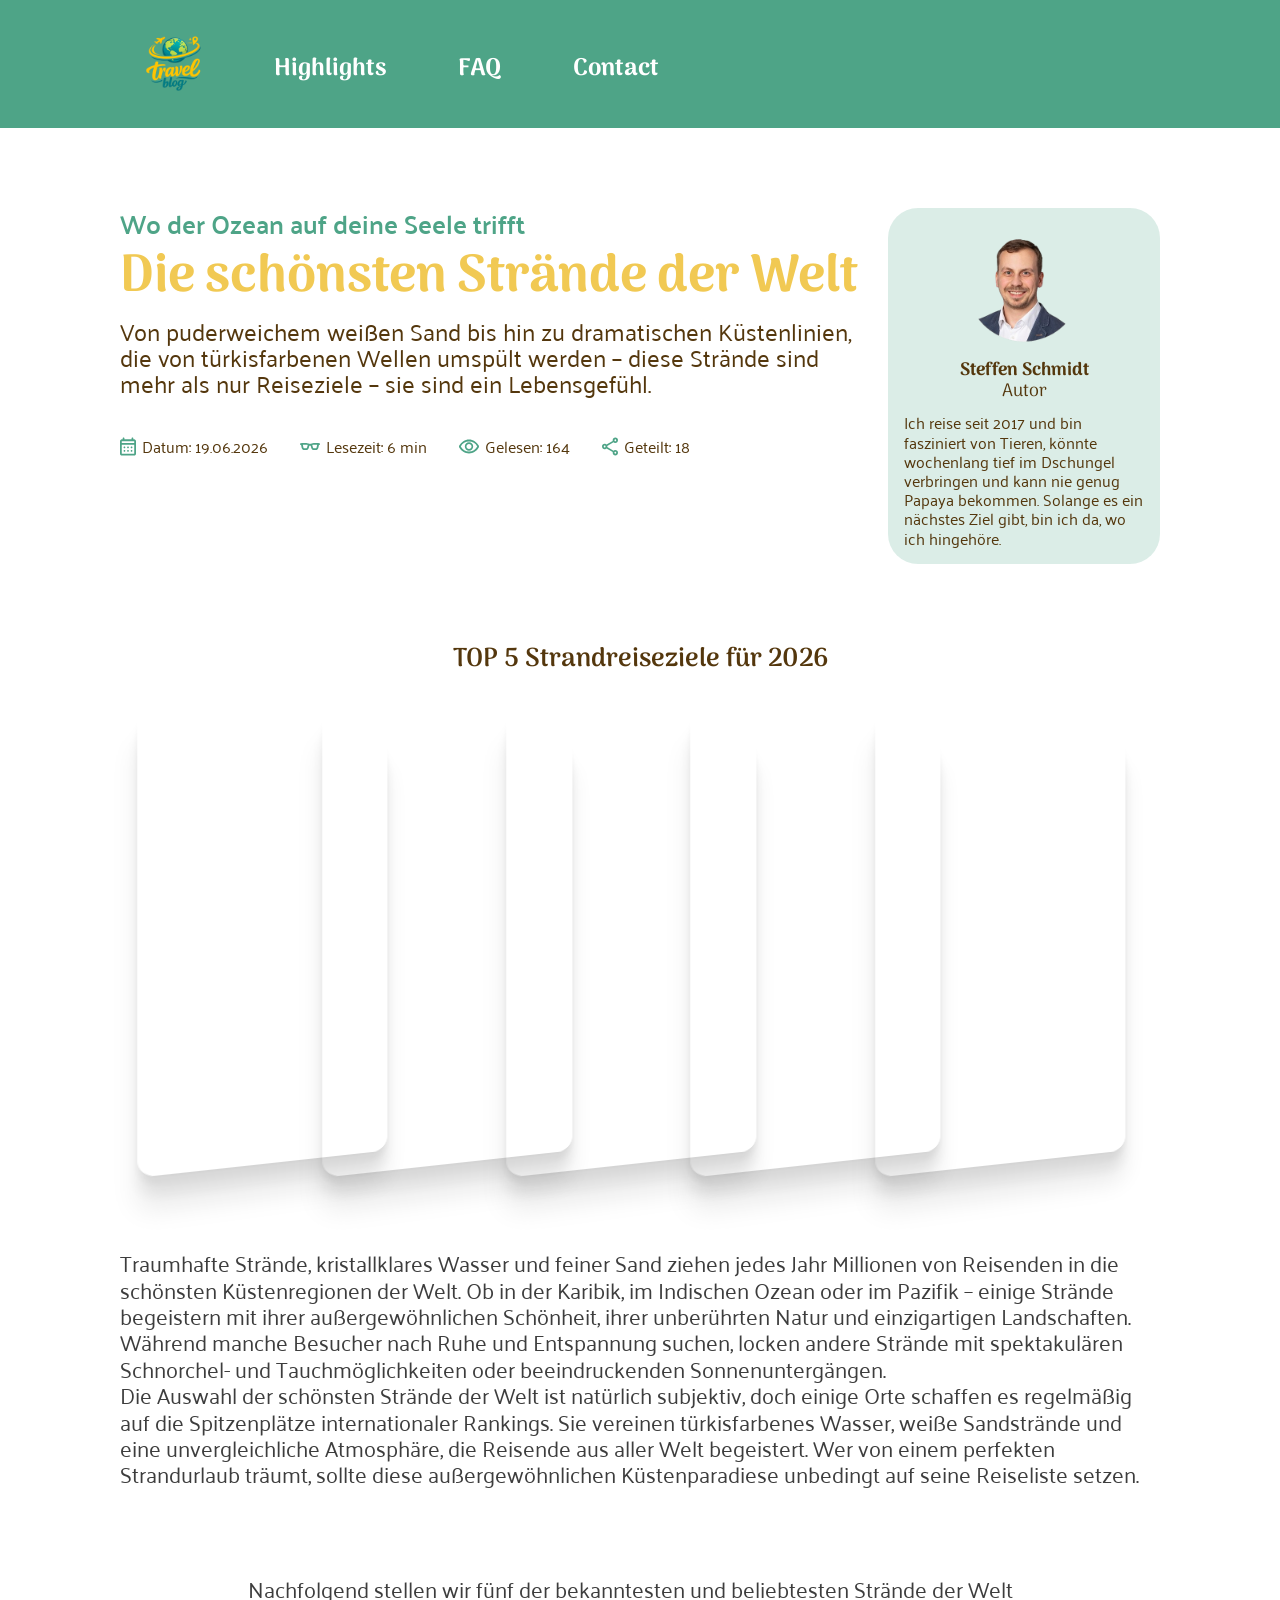
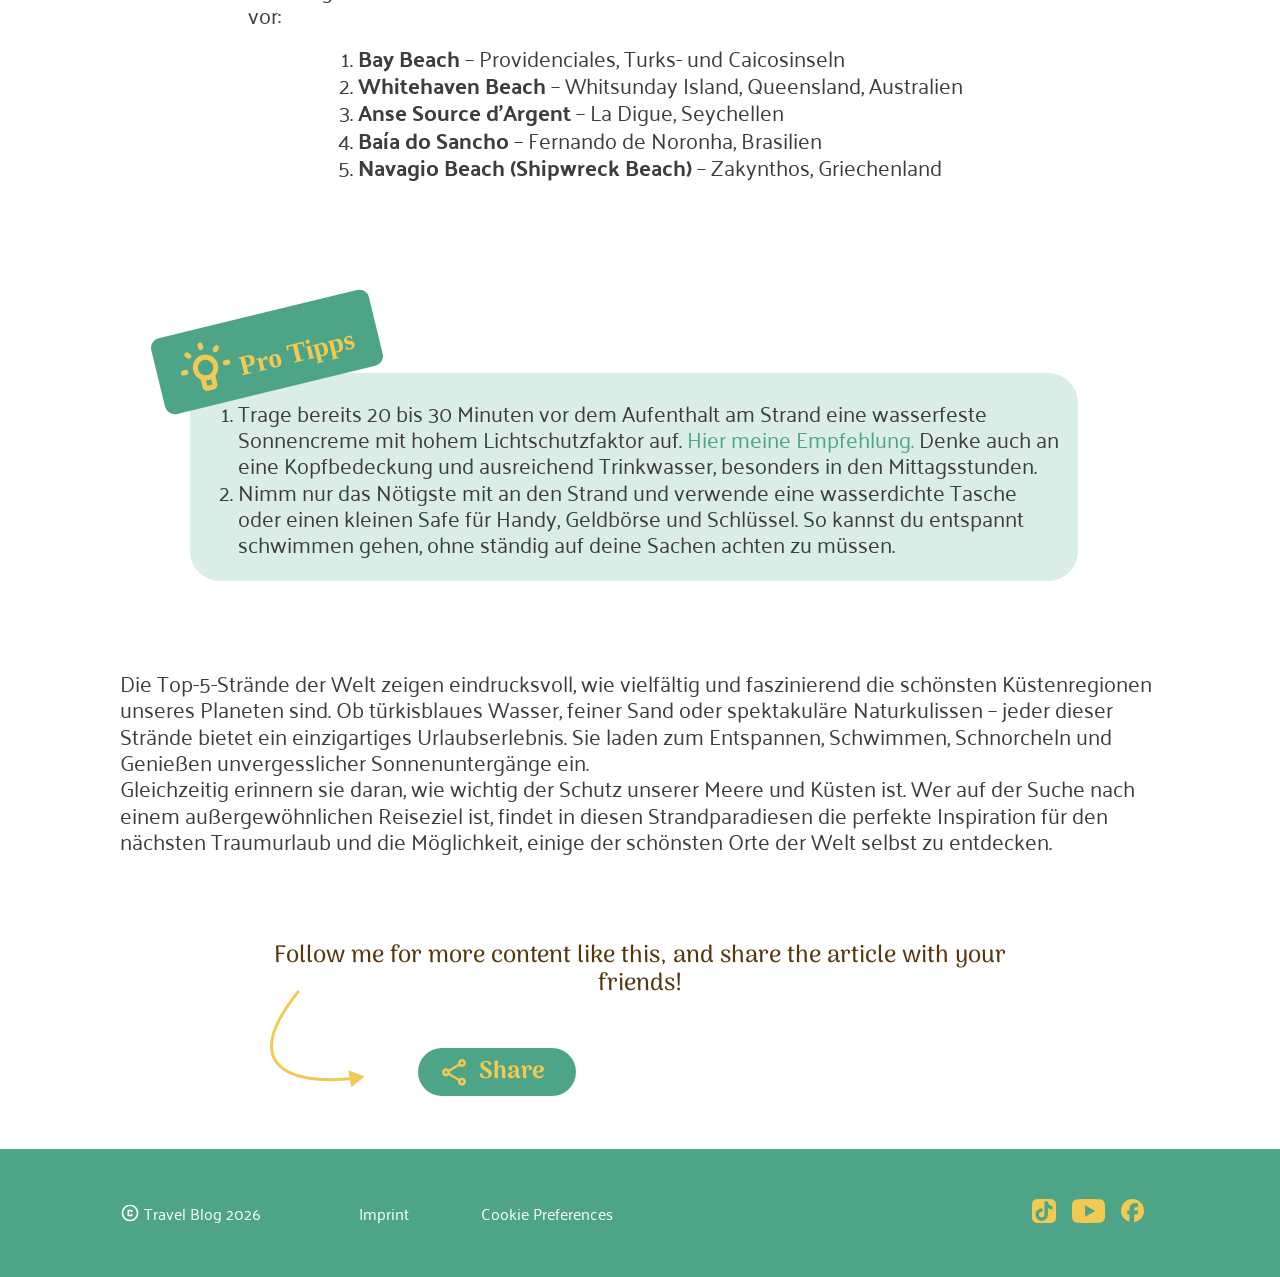
==== commit 6b9a9556: "stickyfootbar - das s an highlights gesetzt" ====
--- a/article1.html
+++ b/article1.html
@@ -3,7 +3,12 @@
   <head>
     <meta charset="UTF-8" />
     <meta name="viewport" content="width=device-width, initial-scale=1.0" />
-    <title>Top 5 Beaches</title>
+    <title>Die 5 schönsten Strände</title>
+    <link
+      rel="icon"
+      type="image/x-icon"
+      href="./assets/icons/travelblog-logo.svg"
+    />
     <link rel="stylesheet" href="./css/components.css" />
     <link rel="stylesheet" href="./css/layout.css" />
     <link rel="stylesheet" href="./css/variables.css" />
@@ -358,7 +363,7 @@
         <a href="./index.html"
           ><img src="./assets/icons/home.svg" alt="home"
         /></a>
-        <a href="./index.html#highlight"
+        <a href="./index.html#highlights"
           ><img src="./assets/icons/rocket_launch_green.svg" alt="rocket"
         /></a>
         <a href="./index.html#faq-section"
--- a/css/components.css
+++ b/css/components.css
@@ -406,7 +406,7 @@
   }
 
   .follow {
-    padding: 0px 0px 119px ;
+    padding: 0px 0px 119px;
   }
 
   .arrow-desktop {
@@ -506,3 +506,24 @@
     padding: 0px 315px 80px 315px;
   }
 }
+
+@media screen and (min-width: 320px) and (max-width: 767px) {
+  .protip-label {
+    top: -80px;
+    left: 0px;
+  }
+
+  .protip-box {
+    margin-left: 0px;
+    margin-right: 0px;
+    margin-bottom: 32px;
+    margin-top: 48px;
+  }
+
+  .protip-box ol {
+    padding-left: 16px;
+  }
+  .protip-section {
+    margin-top: 116px;
+  }
+}
--- a/css/layout.css
+++ b/css/layout.css
@@ -412,467 +412,467 @@
   }
 }
 
-  @media screen and (min-width: 768px) and (max-width: 899px) {
-    main {
-      padding: 0;
-      width: 90%;
-    }
-
-    h1 {
-      font-size: 48px;
-    }
-
-    h2,
-    h3 {
-      font-size: 24px;
-    }
-
-    h4 {
-      font-size: 22px;
-      line-height: 120%;
-    }
-
-    p,
-    li {
-      font-size: 20px;
-      padding-bottom: 16px;
-    }
-
-    .landing-section {
-      padding: 24px 0px 32px;
-    }
-
-    .headline {
-      flex-direction: column;
-      padding-bottom: 40px;
-    }
-
-    .info {
-      display: flex;
-      gap: 13px;
-      padding-right: 0;
-    }
-
-    .icon {
-      padding-top: 16px;
-    }
-
-    .header {
-      height: 80px;
-      padding: 0;
-      justify-content: center;
-    }
-
-    .navbar img {
-      padding-right: 0;
-      width: 64px;
-      height: 64px;
-    }
-
-    .navbar a,
-    .navbar li {
-      padding-bottom: 0;
-    }
-
-    .navbar li {
-      position: relative;
-      top: 7px;
-    }
-
-    .highlights-link,
-    .faq-link,
-    .contact-link {
-      display: none;
-    }
-
-    .footer {
-      display: flex;
-      flex-direction: row;
-      width: 100%;
-      height: 150px;
-      padding: 30px 24px;
-    }
-
-    .infos {
-      flex-direction: column;
-      align-items: start;
-      gap: 0;
-    }
-
-    .footer-links {
-      order: 1;
-      display: flex;
-      flex-direction: column;
-    }
-
-    .footer-links a {
-      padding-bottom: 8px;
-    }
-
-    .copyright {
-      order: 2;
-      padding: 0;
-    }
-
-    .copyright p {
-      padding: 0;
-    }
-  }
-
-  @media screen and (min-width: 500px) and (max-width: 767px) {
-    main {
-      padding: 0;
-    }
-
-    h1 {
-      font-size: 42px;
-    }
-
-    h2,
-    h3 {
-      font-size: 22px;
-    }
-
-    h4 {
-      font-size: 20px;
-      line-height: 120%;
-    }
-
-    p,
-    li {
-      font-size: 18px;
-      padding-bottom: 16px;
-    }
-
-    .landing-section {
-      padding: 24px 0px 30px;
-    }
-
-    .headline {
-      flex-direction: column;
-      padding-bottom: 30px;
-    }
-
-    .info {
-      display: flex;
-      flex-direction: row;
-      flex-wrap: wrap;
-      gap: 0 13px;
-      padding-right: 0;
-      font-size: 18px;
-    }
-
-    .icon {
-      padding-top: 16px;
-    }
-
-    .footer {
-      display: flex;
-      flex-direction: row;
-      width: 100%;
-      height: 134px;
-      padding: 30px;
-    }
-
-    .infos {
-      flex-direction: column;
-      align-items: start;
-      gap: 0;
-    }
-
-    .infos a {
-      font-size: 18px;
-    }
-
-    .footer-links {
-      order: 1;
-      display: flex;
-      flex-direction: column;
-    }
-
-    .footer-links a {
-      padding-bottom: 8px;
-    }
-
-    .copyright {
-      order: 2;
-      padding: 0;
-    }
-
-    .copyright img {
-      width: 22px;
-      height: 22px;
-    }
-
-    .copyright p {
-      padding: 0;
-      font-size: 18px;
-    }
-
-    .social-media img {
-      height: 26px;
-    }
-
-    .header {
-      height: 70px;
-      padding: 0;
-      justify-content: center;
-    }
-
-    .navbar img {
-      padding-right: 0;
-      width: 56px;
-      height: 56px;
-    }
-
-    .navbar a {
-      padding-bottom: 0;
-    }
-
-    .navbar li {
-      position: relative;
-      top: 7px;
-      padding-bottom: 0;
-    }
-
-    .highlights-link,
-    .faq-link,
-    .contact-link {
-      display: none;
-    }
-
-    main {
-      width: 90%;
-    }
-  }
-
-  @media screen and (min-width: 375px) and (max-width: 499px) {
-    h1 {
-      font-size: 40px;
-    }
-
-    h2,
-    h3 {
-      font-size: 20px;
-    }
-
-    h4 {
-      font-size: 18px;
-    }
-
-    p,
-    li {
-      font-size: 16px;
-      color: var(--secondary-braun);
-    }
-
-    .info {
-      font-size: 16px;
-      flex-wrap: wrap;
-    }
-
-    .navbar img {
-      padding-right: 0;
-      width: 56px;
-      height: 56px;
-    }
-
-    .social-media img {
-      height: 24px;
-    }
-
-    .copyright img {
-      width: 20px;
-      height: 20px;
-    }
-
-    main {
-      width: 90%;
-    }
-  }
-
-  @media screen and (min-width: 319px) and (max-width: 374px) {
-    h1 {
-      font-size: 36px;
-    }
-
-    h2,
-    h3 {
-      font-size: 19px;
-    }
-
-    h4 {
-      font-size: 17px;
-    }
-
-    p,
-    li {
-      font-size: 15px;
-      color: var(--secondary-braun);
-    }
-
-    .info {
-      font-size: 15px;
-    }
-
-    .social-media img {
-      height: 20px;
-    }
-
-    .copyright img {
-      width: 18px;
-      height: 18px;
-    }
-
-    .infos a {
-      font-size: 15px;
-    }
-
-    .copyright p {
-      font-size: 15px;
-    }
-
-    main {
-      width: 90%;
-    }
-  }
-
-  @media screen and (min-width: 319px) and (max-width: 499px) {
-
-    main {
-      padding: 0;
-    }
-
-    h4 {
-      line-height: 120%;
-    }
-
-    p,
-    li {
-      padding-bottom: 16px;
-      color: var(--secondary-braun);
-    }
-
-    .landing-section {
-      padding: 24px 0px 32px;
-    }
-
-    .headline {
-      flex-direction: column;
-      padding-bottom: 30px;
-    }
-
-    .info {
-      display: flex;
-      flex-direction: row;
-      flex-wrap: wrap;
-      gap: 0 13px;
-      padding-right: 0;
-    }
-
-    .icon {
-      padding-top: 8px;
-    }
-
-    .footer {
-      display: flex;
-      flex-direction: row;
-      width: 100%;
-      height: 134px;
-      padding: 30px 24px;
-    }
-
-    .infos {
-      flex-direction: column;
-      align-items: start;
-      gap: 0;
-    }
-
-    .footer-links {
-      order: 1;
-      display: flex;
-      flex-direction: column;
-    }
-
-    .footer-links a {
-      padding-bottom: 8px;
-    }
-
-    .copyright {
-      order: 2;
-      padding: 0;
-    }
-
-    .copyright p {
-      padding: 0;
-    }
-
-    .header {
-      height: 70px;
-      padding: 0;
-      justify-content: center;
-    }
-
-    .navbar img {
-      padding-right: 0;
-      width: 56px;
-      height: 56px;
-    }
-
-    .navbar a {
-      padding-bottom: 0;
-    }
-
-    .navbar li {
-      position: relative;
-      top: 7px;
-      padding-bottom: 0;
-    }
-
-    .highlights-link,
-    .faq-link,
-    .contact-link {
-      display: none;
-    }
-  }
-
-  @media screen and (min-width: 1024px) and (max-width: 1299px) {
-    h1 {
-      font-size: 52px;
-    }
-
-    h2,
-    h3 {
-      font-size: 26px;
-    }
-
-    h4 {
-      font-size: 24px;
-    }
-
-    p,
-    li {
-      font-size: 22px;
-    }
-
-    .navbar img {
-      padding-right: 0;
-      width: 56px;
-      height: 56px;
-    }
-
-    .social-media img {
-      height: 24px;
-    }
-
-    .copyright img {
-      width: 20px;
-      height: 20px;
-    }
-  }
-
-  @media screen and (min-width: 1024px) and (max-width: 1109px) {
-    .info {
-      flex-wrap: wrap;
-    }
-  }+@media screen and (min-width: 768px) and (max-width: 899px) {
+  main {
+    padding: 0;
+    width: 90%;
+  }
+
+  h1 {
+    font-size: 48px;
+  }
+
+  h2,
+  h3 {
+    font-size: 24px;
+  }
+
+  h4 {
+    font-size: 22px;
+    line-height: 120%;
+  }
+
+  p,
+  li {
+    font-size: 20px;
+    padding-bottom: 16px;
+  }
+
+  .landing-section {
+    padding: 24px 0px 32px;
+  }
+
+  .headline {
+    flex-direction: column;
+    padding-bottom: 40px;
+  }
+
+  .info {
+    display: flex;
+    gap: 13px;
+    padding-right: 0;
+  }
+
+  .icon {
+    padding-top: 16px;
+  }
+
+  .header {
+    height: 80px;
+    padding: 0;
+    justify-content: center;
+  }
+
+  .navbar img {
+    padding-right: 0;
+    width: 64px;
+    height: 64px;
+  }
+
+  .navbar a,
+  .navbar li {
+    padding-bottom: 0;
+  }
+
+  .navbar li {
+    position: relative;
+    top: 7px;
+  }
+
+  .highlights-link,
+  .faq-link,
+  .contact-link {
+    display: none;
+  }
+
+  .footer {
+    display: flex;
+    flex-direction: row;
+    width: 100%;
+    height: 150px;
+    padding: 30px 24px;
+  }
+
+  .infos {
+    flex-direction: column;
+    align-items: start;
+    gap: 0;
+  }
+
+  .footer-links {
+    order: 1;
+    display: flex;
+    flex-direction: column;
+  }
+
+  .footer-links a {
+    padding-bottom: 8px;
+  }
+
+  .copyright {
+    order: 2;
+    padding: 0;
+  }
+
+  .copyright p {
+    padding: 0;
+  }
+}
+
+@media screen and (min-width: 500px) and (max-width: 767px) {
+  main {
+    padding: 0;
+  }
+
+  h1 {
+    font-size: 42px;
+  }
+
+  h2,
+  h3 {
+    font-size: 22px;
+  }
+
+  h4 {
+    font-size: 20px;
+    line-height: 120%;
+  }
+
+  p,
+  li {
+    font-size: 18px;
+    padding-bottom: 16px;
+  }
+
+  .landing-section {
+    padding: 24px 0px 30px;
+  }
+
+  .headline {
+    flex-direction: column;
+    padding-bottom: 30px;
+  }
+
+  .info {
+    display: flex;
+    flex-direction: row;
+    flex-wrap: wrap;
+    gap: 0 13px;
+    padding-right: 0;
+    font-size: 18px;
+  }
+
+  .icon {
+    padding-top: 16px;
+  }
+
+  .footer {
+    display: flex;
+    flex-direction: row;
+    width: 100%;
+    height: 134px;
+    padding: 30px;
+  }
+
+  .infos {
+    flex-direction: column;
+    align-items: start;
+    gap: 0;
+  }
+
+  .infos a {
+    font-size: 18px;
+  }
+
+  .footer-links {
+    order: 1;
+    display: flex;
+    flex-direction: column;
+  }
+
+  .footer-links a {
+    padding-bottom: 8px;
+  }
+
+  .copyright {
+    order: 2;
+    padding: 0;
+  }
+
+  .copyright img {
+    width: 22px;
+    height: 22px;
+  }
+
+  .copyright p {
+    padding: 0;
+    font-size: 18px;
+  }
+
+  .social-media img {
+    height: 26px;
+  }
+
+  .header {
+    height: 70px;
+    padding: 0;
+    justify-content: center;
+  }
+
+  .navbar img {
+    padding-right: 0;
+    width: 56px;
+    height: 56px;
+  }
+
+  .navbar a {
+    padding-bottom: 0;
+  }
+
+  .navbar li {
+    position: relative;
+    top: 7px;
+    padding-bottom: 0;
+  }
+
+  .highlights-link,
+  .faq-link,
+  .contact-link {
+    display: none;
+  }
+
+  main {
+    width: 90%;
+  }
+}
+
+@media screen and (min-width: 375px) and (max-width: 499px) {
+  h1 {
+    font-size: 40px;
+  }
+
+  h2,
+  h3 {
+    font-size: 20px;
+  }
+
+  h4 {
+    font-size: 18px;
+  }
+
+  p,
+  li {
+    font-size: 16px;
+    color: var(--secondary-braun);
+  }
+
+  .info {
+    font-size: 16px;
+    flex-wrap: wrap;
+  }
+
+  .navbar img {
+    padding-right: 0;
+    width: 56px;
+    height: 56px;
+  }
+
+  .social-media img {
+    height: 24px;
+  }
+
+  .copyright img {
+    width: 20px;
+    height: 20px;
+  }
+
+  main {
+    width: 90%;
+  }
+}
+
+@media screen and (min-width: 319px) and (max-width: 374px) {
+  h1 {
+    font-size: 36px;
+  }
+
+  h2,
+  h3 {
+    font-size: 19px;
+  }
+
+  h4 {
+    font-size: 17px;
+  }
+
+  p,
+  li {
+    font-size: 15px;
+    color: var(--secondary-braun);
+  }
+
+  .info {
+    font-size: 15px;
+  }
+
+  .social-media img {
+    height: 20px;
+  }
+
+  .copyright img {
+    width: 18px;
+    height: 18px;
+  }
+
+  .infos a {
+    font-size: 15px;
+  }
+
+  .copyright p {
+    font-size: 15px;
+  }
+
+  main {
+    width: 90%;
+  }
+}
+
+@media screen and (min-width: 319px) and (max-width: 499px) {
+
+  main {
+    padding: 0;
+  }
+
+  h4 {
+    line-height: 120%;
+  }
+
+  p,
+  li {
+    padding-bottom: 16px;
+    color: var(--secondary-braun);
+  }
+
+  .landing-section {
+    padding: 24px 0px 32px;
+  }
+
+  .headline {
+    flex-direction: column;
+    padding-bottom: 30px;
+  }
+
+  .info {
+    display: flex;
+    flex-direction: row;
+    flex-wrap: wrap;
+    gap: 0 13px;
+    padding-right: 0;
+  }
+
+  .icon {
+    padding-top: 8px;
+  }
+
+  .footer {
+    display: flex;
+    flex-direction: row;
+    width: 100%;
+    height: 134px;
+    padding: 30px 24px;
+  }
+
+  .infos {
+    flex-direction: column;
+    align-items: start;
+    gap: 0;
+  }
+
+  .footer-links {
+    order: 1;
+    display: flex;
+    flex-direction: column;
+  }
+
+  .footer-links a {
+    padding-bottom: 8px;
+  }
+
+  .copyright {
+    order: 2;
+    padding: 0;
+  }
+
+  .copyright p {
+    padding: 0;
+  }
+
+  .header {
+    height: 70px;
+    padding: 0;
+    justify-content: center;
+  }
+
+  .navbar img {
+    padding-right: 0;
+    width: 56px;
+    height: 56px;
+  }
+
+  .navbar a {
+    padding-bottom: 0;
+  }
+
+  .navbar li {
+    position: relative;
+    top: 7px;
+    padding-bottom: 0;
+  }
+
+  .highlights-link,
+  .faq-link,
+  .contact-link {
+    display: none;
+  }
+}
+
+@media screen and (min-width: 1024px) and (max-width: 1299px) {
+  h1 {
+    font-size: 52px;
+  }
+
+  h2,
+  h3 {
+    font-size: 26px;
+  }
+
+  h4 {
+    font-size: 24px;
+  }
+
+  p,
+  li {
+    font-size: 22px;
+  }
+
+  .navbar img {
+    padding-right: 0;
+    width: 56px;
+    height: 56px;
+  }
+
+  .social-media img {
+    height: 24px;
+  }
+
+  .copyright img {
+    width: 20px;
+    height: 20px;
+  }
+}
+
+@media screen and (min-width: 1024px) and (max-width: 1109px) {
+  .info {
+    flex-wrap: wrap;
+  }
+}
--- a/css/article1.css
+++ b/css/article1.css
@@ -12,6 +12,10 @@
   margin-bottom: 88px;
 }
 
+.headline {
+  padding-bottom: 0px;
+}
+
 .carousel-section {
   position: relative;
   z-index: 0;
@@ -23,7 +27,6 @@
 
 .carousel-section h3 {
   margin-bottom: clamp(32px, 4vw, 64px);
-  text-align: center;
 }
 .carousel-section .carousel {
   width: min(92vw, 1300px);
@@ -45,10 +48,6 @@
 .carousel-section .carousel_element:hover {
   margin-left: clamp(8px, 1.5vw, 16px);
   margin-right: clamp(28px, 6vw, 80px);
-}
-
-.text-section--introduction p {
-  text-align: justify;
 }
 
 .text-section--detail {
@@ -60,10 +59,6 @@
   p {
     text-align: left;
   }
-}
-
-.final-text-section p {
-  text-align: justify;
 }
 
 .text-section--detail ol {
@@ -674,7 +669,28 @@
   }
 }
 
-
-
-
-
+@media screen and (min-width: 320px) and (max-width: 767px) {
+  .headline {
+    padding-bottom: 0px;
+  }
+
+  .text-section--detail {
+    margin-left: 0px;
+    margin-right: 0px;
+  }
+
+  .text-section--detail ol {
+    padding-inline-start: 0px;
+  }
+
+  .text-section--detail li {
+    margin-left: 16px;
+  }
+
+  .carousel-section,
+  .final-text-section,
+  .protip-section,
+  .text-section--introduction {
+    margin-bottom: 32px;
+  }
+}
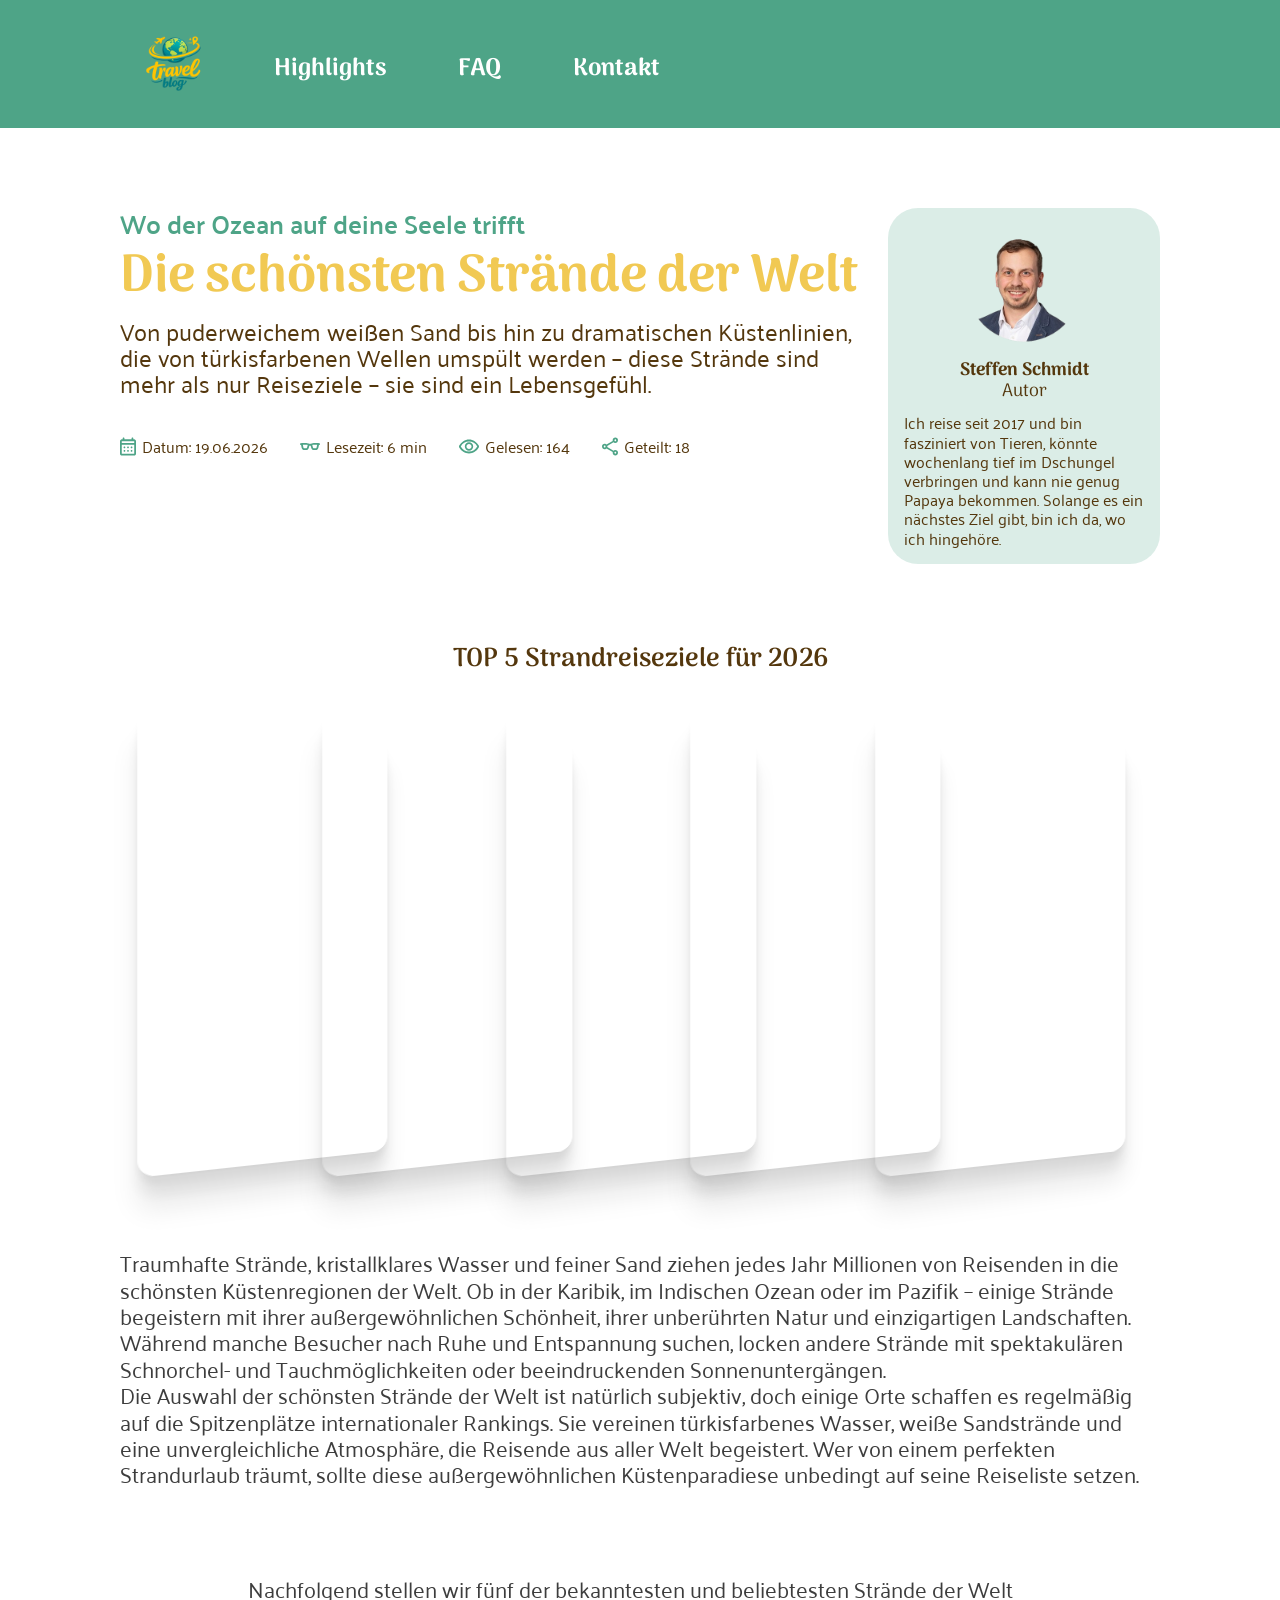
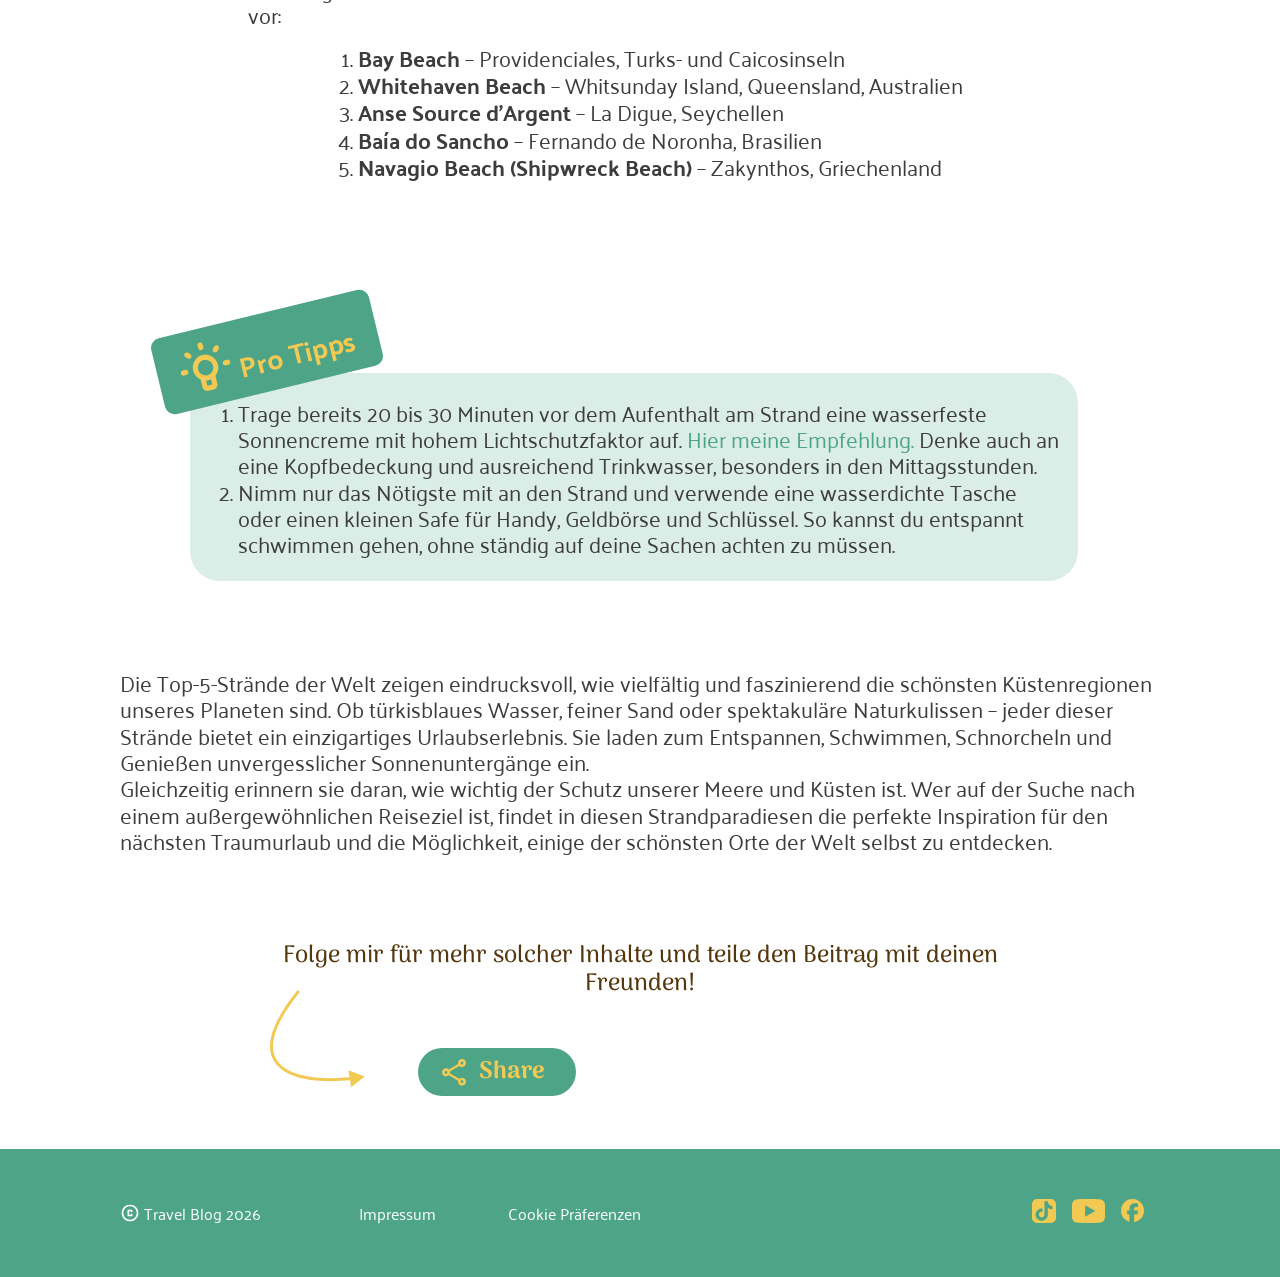
==== commit 9d28f762: "englisches übersetzt, padding entfernt, hero-section angepasst" ====
--- a/article1.html
+++ b/article1.html
@@ -1,378 +1,279 @@
 <!doctype html>
 <html lang="en">
-  <head>
-    <meta charset="UTF-8" />
-    <meta name="viewport" content="width=device-width, initial-scale=1.0" />
-    <title>Die 5 schönsten Strände</title>
-    <link
-      rel="icon"
-      type="image/x-icon"
-      href="./assets/icons/travelblog-logo.svg"
-    />
-    <link rel="stylesheet" href="./css/components.css" />
-    <link rel="stylesheet" href="./css/layout.css" />
-    <link rel="stylesheet" href="./css/variables.css" />
-    <link rel="stylesheet" href="./css/article1.css" />
-    <link rel="stylesheet" href="./css/font.css" />
-  </head>
-  <body>
-    <header class="header">
-      <nav class="navbar">
-        <ul>
-          <li>
-            <a href="index.html#hero"
-              ><img
-                src="./assets/icons/travelblog-logo.svg"
-                alt="Travel Blog Logo"
-            /></a>
-          </li>
-          <li class="highlights-link">
-            <a href="index.html#highlights">Highlights</a>
-          </li>
-          <li class="faq-link">
-            <a href="index.html#faq-section">FAQ</a>
-          </li>
-          <li class="contact-link">
-            <a href="index.html#contact-form">Contact</a>
-          </li>
-        </ul>
-      </nav>
-    </header>
-    <main>
-      <section class="landing-section">
-        <div class="headline">
-          <div>
-            <h2>Wo der Ozean auf deine Seele trifft</h2>
-
-            <h1>Die schönsten Strände der Welt</h1>
-
-            <h4>
-              Von puderweichem weißen Sand bis hin zu dramatischen Küstenlinien,
-              die von türkisfarbenen Wellen umspült werden – diese Strände sind
-              mehr als nur Reiseziele – sie sind ein Lebensgefühl.
-            </h4>
-
-            <div class="info">
-              <div class="icon">
-                <img src="./assets/icons/calendar_icon.svg" alt="calender" />
-                <span>Datum: 19.06.2026</span>
-              </div>
-              <div class="icon">
-                <img src="./assets/icons/glasses_icon.svg" alt="eyeglasses" />
-                <span>Lesezeit: 6 min</span>
-              </div>
-              <div class="icon">
-                <img src="./assets/icons/eye_icon.svg" alt="visibility" />
-                <span>Gelesen: 164</span>
-              </div>
-              <div class="icon">
-                <img src="./assets/icons/share_green_icon.svg" alt="share" />
-                <span>Geteilt: 18</span>
-              </div>
+
+<head>
+  <meta charset="UTF-8" />
+  <meta name="viewport" content="width=device-width, initial-scale=1.0" />
+  <title>Strände der Welt</title>
+  <link rel="icon" type="image/x-icon" href="./assets/icons/travelblog-logo.svg" />
+  <link rel="stylesheet" href="./css/components.css" />
+  <link rel="stylesheet" href="./css/layout.css" />
+  <link rel="stylesheet" href="./css/variables.css" />
+  <link rel="stylesheet" href="./css/article1.css" />
+  <link rel="stylesheet" href="./css/font.css" />
+</head>
+
+<body>
+  <header class="header">
+    <nav class="navbar">
+      <ul>
+        <li>
+          <a href="index.html#hero"><img src="./assets/icons/travelblog-logo.svg" alt="Travel Blog Logo" /></a>
+        </li>
+        <li class="highlights-link">
+          <a href="index.html#highlights">Highlights</a>
+        </li>
+        <li class="faq-link">
+          <a href="index.html#faq-section">FAQ</a>
+        </li>
+        <li class="contact-link">
+          <a href="index.html#contact-form">Kontakt</a>
+        </li>
+      </ul>
+    </nav>
+  </header>
+  <main>
+    <section class="landing-section">
+      <div class="headline">
+        <div>
+          <h2>Wo der Ozean auf deine Seele trifft</h2>
+
+          <h1>Die schönsten Strände der Welt</h1>
+
+          <h4>
+            Von puderweichem weißen Sand bis hin zu dramatischen Küstenlinien,
+            die von türkisfarbenen Wellen umspült werden – diese Strände sind
+            mehr als nur Reiseziele – sie sind ein Lebensgefühl.
+          </h4>
+
+          <div class="info">
+            <div class="icon">
+              <img src="./assets/icons/calendar_icon.svg" alt="calender" />
+              <span>Datum: 19.06.2026</span>
+            </div>
+            <div class="icon">
+              <img src="./assets/icons/glasses_icon.svg" alt="eyeglasses" />
+              <span>Lesezeit: 6 min</span>
+            </div>
+            <div class="icon">
+              <img src="./assets/icons/eye_icon.svg" alt="visibility" />
+              <span>Gelesen: 164</span>
+            </div>
+            <div class="icon">
+              <img src="./assets/icons/share_green_icon.svg" alt="share" />
+              <span>Geteilt: 18</span>
             </div>
           </div>
-
-          <article class="author">
-            <img
-              src="./assets/images/article1/Schmidt_Steffen_rund_grau.png"
-              alt="Bild von Steffen Schmidt"
-            />
-            <div class="author-text">
-              <h3>Steffen Schmidt</h3>
-              <h4>Autor</h4>
-
-              <p>
-                Ich reise seit 2017 und bin fasziniert von Tieren, könnte
-                wochenlang tief im Dschungel verbringen und kann nie genug
-                Papaya bekommen. Solange es ein nächstes Ziel gibt, bin ich da,
-                wo ich hingehöre.
-              </p>
-            </div>
-          </article>
-        </div>
-      </section>
-      <section class="carousel-section">
-        <h3 class="carousel-title-mobile">TOP 5 Strandreiseziele für 2026</h3>
-        <div class="carousel">
-          <div class="carousel_element carousel_img1"></div>
-          <div class="carousel_element carousel_img2"></div>
-          <div class="carousel_element carousel_img3"></div>
-          <div class="carousel_element carousel_img4"></div>
-          <div class="carousel_element carousel_img5"></div>
-        </div>
-      </section>
-      <section class="carousel-section-mobile" aria-label="CSS-only Carousel">
-        <!--
+        </div>
+
+        <article class="author">
+          <img src="./assets/images/article1/Schmidt_Steffen_rund_grau.png" alt="Bild von Steffen Schmidt" />
+          <div class="author-text">
+            <h3>Steffen Schmidt</h3>
+            <h4>Autor</h4>
+
+            <p>
+              Ich reise seit 2017 und bin fasziniert von Tieren, könnte
+              wochenlang tief im Dschungel verbringen und kann nie genug
+              Papaya bekommen. Solange es ein nächstes Ziel gibt, bin ich da,
+              wo ich hingehöre.
+            </p>
+          </div>
+        </article>
+      </div>
+    </section>
+    <section class="carousel-section">
+      <h3 class="carousel-title-mobile">TOP 5 Strandreiseziele für 2026</h3>
+      <div class="carousel">
+        <div class="carousel_element carousel_img1"></div>
+        <div class="carousel_element carousel_img2"></div>
+        <div class="carousel_element carousel_img3"></div>
+        <div class="carousel_element carousel_img4"></div>
+        <div class="carousel_element carousel_img5"></div>
+      </div>
+    </section>
+    <section class="carousel-section-mobile" aria-label="CSS-only Carousel">
+      <!--
             Slide-Zustand: steuert die aktive Karte und den aktiven Punkt.
             Wichtig: IDs und name-Werte muessen eindeutig bleiben, falls du mehrere Carousels nutzt.
           -->
-        <input
-          class="carousel-state-mobile"
-          type="radio"
-          name="beach-carousel-slides"
-          id="beach-carousel-slide-1"
-          checked
-        />
-        <input
-          class="carousel-state-mobile"
-          type="radio"
-          name="beach-carousel-slides"
-          id="beach-carousel-slide-2"
-        />
-        <input
-          class="carousel-state-mobile"
-          type="radio"
-          name="beach-carousel-slides"
-          id="beach-carousel-slide-3"
-        />
-        <input
-          class="carousel-state-mobile"
-          type="radio"
-          name="beach-carousel-slides"
-          id="beach-carousel-slide-4"
-        />
-        <input
-          class="carousel-state-mobile"
-          type="radio"
-          name="beach-carousel-slides"
-          id="beach-carousel-slide-5"
-        />
-
-        <!--
+      <input class="carousel-state-mobile" type="radio" name="beach-carousel-slides" id="beach-carousel-slide-1"
+        checked />
+      <input class="carousel-state-mobile" type="radio" name="beach-carousel-slides" id="beach-carousel-slide-2" />
+      <input class="carousel-state-mobile" type="radio" name="beach-carousel-slides" id="beach-carousel-slide-3" />
+      <input class="carousel-state-mobile" type="radio" name="beach-carousel-slides" id="beach-carousel-slide-4" />
+      <input class="carousel-state-mobile" type="radio" name="beach-carousel-slides" id="beach-carousel-slide-5" />
+
+      <!--
             Pulse-Zustand: wird durch Klicks auf den Bildbereich / freien Carousel-Bereich getoggelt.
             Zwei Radios sind noetig, damit die CSS-Animation bei jedem Klick neu startet.
           -->
-        <input
-          class="carousel-state-mobile"
-          type="radio"
-          name="beach-carousel-pulse"
-          id="beach-carousel-pulse-a"
-        />
-        <input
-          class="carousel-state-mobile"
-          type="radio"
-          name="beach-carousel-pulse"
-          id="beach-carousel-pulse-b"
-        />
-
-        <div class="carousel-mobile">
-          <!--
+      <input class="carousel-state-mobile" type="radio" name="beach-carousel-pulse" id="beach-carousel-pulse-a" />
+      <input class="carousel-state-mobile" type="radio" name="beach-carousel-pulse" id="beach-carousel-pulse-b" />
+
+      <div class="carousel-mobile">
+        <!--
               Unsichtbare Klickflaeche fuer Bildbereich und freien Carousel-Bereich.
               Die Punkte liegen mit hoeherem z-index darueber. Deshalb loesen Punkt-Klicks
               keine Button-Animation aus.
             -->
 
-          <h3 class="carousel-title-mobile">TOP 5 Strandreiseziele für 2026</h3>
-
-          <div class="carousel-stage-mobile" aria-hidden="true">
-            <label
-              class="carousel-hit-mobile carousel-hit-mobile-a"
-              for="beach-carousel-pulse-a"
-              aria-label="Buttonanimation ausloesen"
-            ></label>
-            <label
-              class="carousel-hit-mobile carousel-hit-mobile-b"
-              for="beach-carousel-pulse-b"
-              aria-label="Buttonanimation ausloesen"
-            ></label>
-            <div
-              class="carousel_element-mobile carousel_img1-mobile"
-              data-number="01"
-            ></div>
-            <div
-              class="carousel_element-mobile carousel_img2-mobile"
-              data-number="02"
-            ></div>
-            <div
-              class="carousel_element-mobile carousel_img3-mobile"
-              data-number="03"
-            ></div>
-            <div
-              class="carousel_element-mobile carousel_img4-mobile"
-              data-number="04"
-            ></div>
-            <div
-              class="carousel_element-mobile carousel_img5-mobile"
-              data-number="05"
-            ></div>
+        <h3 class="carousel-title-mobile">TOP 5 Strandreiseziele für 2026</h3>
+
+        <div class="carousel-stage-mobile" aria-hidden="true">
+          <label class="carousel-hit-mobile carousel-hit-mobile-a" for="beach-carousel-pulse-a"
+            aria-label="Buttonanimation ausloesen"></label>
+          <label class="carousel-hit-mobile carousel-hit-mobile-b" for="beach-carousel-pulse-b"
+            aria-label="Buttonanimation ausloesen"></label>
+          <div class="carousel_element-mobile carousel_img1-mobile" data-number="01"></div>
+          <div class="carousel_element-mobile carousel_img2-mobile" data-number="02"></div>
+          <div class="carousel_element-mobile carousel_img3-mobile" data-number="03"></div>
+          <div class="carousel_element-mobile carousel_img4-mobile" data-number="04"></div>
+          <div class="carousel_element-mobile carousel_img5-mobile" data-number="05"></div>
+        </div>
+
+        <nav class="carousel-dots-mobile" aria-label="Carousel Navigation">
+          <label class="carousel-dot-mobile carousel-dot-mobile-1" for="beach-carousel-slide-1"
+            aria-label="Slide 1 anzeigen"></label>
+          <label class="carousel-dot-mobile carousel-dot-mobile-2" for="beach-carousel-slide-2"
+            aria-label="Slide 2 anzeigen"></label>
+          <label class="carousel-dot-mobile carousel-dot-mobile-3" for="beach-carousel-slide-3"
+            aria-label="Slide 3 anzeigen"></label>
+          <label class="carousel-dot-mobile carousel-dot-mobile-4" for="beach-carousel-slide-4"
+            aria-label="Slide 4 anzeigen"></label>
+          <label class="carousel-dot-mobile carousel-dot-mobile-5" for="beach-carousel-slide-5"
+            aria-label="Slide 5 anzeigen"></label>
+        </nav>
+      </div>
+    </section>
+    <section class="text-section">
+      <div class="text-section--introduction">
+        <p>
+          Traumhafte Strände, kristallklares Wasser und feiner Sand ziehen
+          jedes Jahr Millionen von Reisenden in die schönsten Küstenregionen
+          der Welt. Ob in der Karibik, im Indischen Ozean oder im Pazifik –
+          einige Strände begeistern mit ihrer außergewöhnlichen Schönheit,
+          ihrer unberührten Natur und einzigartigen Landschaften. Während
+          manche Besucher nach Ruhe und Entspannung suchen, locken andere
+          Strände mit spektakulären Schnorchel- und Tauchmöglichkeiten oder
+          beeindruckenden Sonnenuntergängen. <br />Die Auswahl der schönsten
+          Strände der Welt ist natürlich subjektiv, doch einige Orte schaffen
+          es regelmäßig auf die Spitzenplätze internationaler Rankings. Sie
+          vereinen türkisfarbenes Wasser, weiße Sandstrände und eine
+          unvergleichliche Atmosphäre, die Reisende aus aller Welt begeistert.
+          Wer von einem perfekten Strandurlaub träumt, sollte diese
+          außergewöhnlichen Küstenparadiese unbedingt auf seine Reiseliste
+          setzen.
+        </p>
+      </div>
+      <div class="text-section--detail">
+        <p>
+          Nachfolgend stellen wir fünf der bekanntesten und beliebtesten
+          Strände der Welt vor:
+        </p>
+        <ol>
+          <li><b>Bay Beach</b> – Providenciales, Turks- und Caicosinseln</li>
+          <li>
+            <b>Whitehaven Beach</b> – Whitsunday Island, Queensland,
+            Australien
+          </li>
+          <li><b>Anse Source d’Argent</b> – La Digue, Seychellen</li>
+          <li><b>Baía do Sancho </b> – Fernando de Noronha, Brasilien</li>
+          <li>
+            <b>Navagio Beach (Shipwreck Beach) </b> – Zakynthos, Griechenland
+          </li>
+        </ol>
+      </div>
+    </section>
+    <section class="protip-section">
+      <div class="protip-box">
+        <div class="protip-label">
+          <img src="./assets/icons/bulb-yellow.svg" alt="gelbe Glühbirne" />Pro Tipps
+        </div>
+        <ol>
+          <li>
+            Trage bereits 20 bis 30 Minuten vor dem Aufenthalt am Strand eine
+            wasserfeste Sonnencreme mit hohem Lichtschutzfaktor auf.
+            <a href="#">Hier meine Empfehlung.</a> Denke auch an eine
+            Kopfbedeckung und ausreichend Trinkwasser, besonders in den
+            Mittagsstunden.
+          </li>
+          <li>
+            Nimm nur das Nötigste mit an den Strand und verwende eine
+            wasserdichte Tasche oder einen kleinen Safe für Handy, Geldbörse
+            und Schlüssel. So kannst du entspannt schwimmen gehen, ohne
+            ständig auf deine Sachen achten zu müssen.
+          </li>
+        </ol>
+      </div>
+    </section>
+    <section class="final-text-section">
+      <p>
+        Die Top-5-Strände der Welt zeigen eindrucksvoll, wie vielfältig und
+        faszinierend die schönsten Küstenregionen unseres Planeten sind. Ob
+        türkisblaues Wasser, feiner Sand oder spektakuläre Naturkulissen –
+        jeder dieser Strände bietet ein einzigartiges Urlaubserlebnis. Sie
+        laden zum Entspannen, Schwimmen, Schnorcheln und Genießen
+        unvergesslicher Sonnenuntergänge ein. <br />
+        Gleichzeitig erinnern sie daran, wie wichtig der Schutz unserer Meere
+        und Küsten ist. Wer auf der Suche nach einem außergewöhnlichen
+        Reiseziel ist, findet in diesen Strandparadiesen die perfekte
+        Inspiration für den nächsten Traumurlaub und die Möglichkeit, einige
+        der schönsten Orte der Welt selbst zu entdecken.
+      </p>
+    </section>
+    <section class="follow">
+      <h3>
+        Folge mir für mehr solcher Inhalte und teile den Beitrag mit deinen Freunden!
+      </h3>
+      <div class="arrow">
+        <img class="arrow-desktop" src="./assets/icons/pfeil.svg" alt="Desktop" />
+        <img class="arrow-mobile" src="./assets/icons/pfeil_mobil.svg" alt="Mobile" />
+        <div class="share-container">
+          <input type="checkbox" id="share-toggle" />
+
+          <label for="share-toggle" class="share-btn">
+            <img src="./assets/icons/share_yellow.svg" alt="" />
+            <span>Share</span>
+          </label>
+          <img src="./assets/icons/share_green_icon.svg" alt="" class="share-green" />
+          <div class="share-links">
+            <a href="#">LinkedIn</a>
+            <a href="#">WhatsApp</a>
           </div>
-
-          <nav class="carousel-dots-mobile" aria-label="Carousel Navigation">
-            <label
-              class="carousel-dot-mobile carousel-dot-mobile-1"
-              for="beach-carousel-slide-1"
-              aria-label="Slide 1 anzeigen"
-            ></label>
-            <label
-              class="carousel-dot-mobile carousel-dot-mobile-2"
-              for="beach-carousel-slide-2"
-              aria-label="Slide 2 anzeigen"
-            ></label>
-            <label
-              class="carousel-dot-mobile carousel-dot-mobile-3"
-              for="beach-carousel-slide-3"
-              aria-label="Slide 3 anzeigen"
-            ></label>
-            <label
-              class="carousel-dot-mobile carousel-dot-mobile-4"
-              for="beach-carousel-slide-4"
-              aria-label="Slide 4 anzeigen"
-            ></label>
-            <label
-              class="carousel-dot-mobile carousel-dot-mobile-5"
-              for="beach-carousel-slide-5"
-              aria-label="Slide 5 anzeigen"
-            ></label>
-          </nav>
-        </div>
-      </section>
-      <section class="text-section">
-        <div class="text-section--introduction">
-          <p>
-            Traumhafte Strände, kristallklares Wasser und feiner Sand ziehen
-            jedes Jahr Millionen von Reisenden in die schönsten Küstenregionen
-            der Welt. Ob in der Karibik, im Indischen Ozean oder im Pazifik –
-            einige Strände begeistern mit ihrer außergewöhnlichen Schönheit,
-            ihrer unberührten Natur und einzigartigen Landschaften. Während
-            manche Besucher nach Ruhe und Entspannung suchen, locken andere
-            Strände mit spektakulären Schnorchel- und Tauchmöglichkeiten oder
-            beeindruckenden Sonnenuntergängen. <br />Die Auswahl der schönsten
-            Strände der Welt ist natürlich subjektiv, doch einige Orte schaffen
-            es regelmäßig auf die Spitzenplätze internationaler Rankings. Sie
-            vereinen türkisfarbenes Wasser, weiße Sandstrände und eine
-            unvergleichliche Atmosphäre, die Reisende aus aller Welt begeistert.
-            Wer von einem perfekten Strandurlaub träumt, sollte diese
-            außergewöhnlichen Küstenparadiese unbedingt auf seine Reiseliste
-            setzen.
-          </p>
-        </div>
-        <div class="text-section--detail">
-          <p>
-            Nachfolgend stellen wir fünf der bekanntesten und beliebtesten
-            Strände der Welt vor:
-          </p>
-          <ol>
-            <li><b>Bay Beach</b> – Providenciales, Turks- und Caicosinseln</li>
-            <li>
-              <b>Whitehaven Beach</b> – Whitsunday Island, Queensland,
-              Australien
-            </li>
-            <li><b>Anse Source d’Argent</b> – La Digue, Seychellen</li>
-            <li><b>Baía do Sancho </b> – Fernando de Noronha, Brasilien</li>
-            <li>
-              <b>Navagio Beach (Shipwreck Beach) </b> – Zakynthos, Griechenland
-            </li>
-          </ol>
-        </div>
-      </section>
-      <section class="protip-section">
-        <div class="protip-box">
-          <div class="protip-label">
-            <img
-              src="./assets/icons/bulb-yellow.svg"
-              alt="gelbe Glühbirne"
-            />Pro Tipps
-          </div>
-          <ol>
-            <li>
-              Trage bereits 20 bis 30 Minuten vor dem Aufenthalt am Strand eine
-              wasserfeste Sonnencreme mit hohem Lichtschutzfaktor auf.
-              <a href="#">Hier meine Empfehlung.</a> Denke auch an eine
-              Kopfbedeckung und ausreichend Trinkwasser, besonders in den
-              Mittagsstunden.
-            </li>
-            <li>
-              Nimm nur das Nötigste mit an den Strand und verwende eine
-              wasserdichte Tasche oder einen kleinen Safe für Handy, Geldbörse
-              und Schlüssel. So kannst du entspannt schwimmen gehen, ohne
-              ständig auf deine Sachen achten zu müssen.
-            </li>
-          </ol>
-        </div>
-      </section>
-      <section class="final-text-section">
-        <p>
-          Die Top-5-Strände der Welt zeigen eindrucksvoll, wie vielfältig und
-          faszinierend die schönsten Küstenregionen unseres Planeten sind. Ob
-          türkisblaues Wasser, feiner Sand oder spektakuläre Naturkulissen –
-          jeder dieser Strände bietet ein einzigartiges Urlaubserlebnis. Sie
-          laden zum Entspannen, Schwimmen, Schnorcheln und Genießen
-          unvergesslicher Sonnenuntergänge ein. <br />
-          Gleichzeitig erinnern sie daran, wie wichtig der Schutz unserer Meere
-          und Küsten ist. Wer auf der Suche nach einem außergewöhnlichen
-          Reiseziel ist, findet in diesen Strandparadiesen die perfekte
-          Inspiration für den nächsten Traumurlaub und die Möglichkeit, einige
-          der schönsten Orte der Welt selbst zu entdecken.
-        </p>
-      </section>
-      <section class="follow">
-        <h3>
-          Follow me for more content like this, and share the article with your
-          friends!
-        </h3>
-        <div class="arrow">
-          <img src="./assets/icons/pfeil.svg" alt="" />
-          <div class="share-container">
-            <input type="checkbox" id="share-toggle" />
-
-            <label for="share-toggle" class="share-btn">
-              <img src="./assets/icons/share_yellow.svg" alt="" />
-              <span>Share</span>
-            </label>
-            <img
-              src="./assets/icons/share_green_icon.svg"
-              alt=""
-              class="share-green"
-            />
-            <div class="share-links">
-              <a href="https://at.linkedin.com/" target="_blank">LinkedIn</a>
-              <a href="https://web.whatsapp.com/" target="_blank">WhatsApp</a>
-            </div>
-          </div>
-        </div>
-      </section>
-    </main>
-    <footer class="footer">
-      <div class="infos">
-        <div class="copyright">
-          <img src="./assets/icons/copyright_icon.svg" alt="Copyright Icon" />
-          <p>Travel Blog 2026</p>
-        </div>
-        <div class="footer-links">
-          <a href="">Imprint</a>
-          <a href="">Cookie Preferences</a>
-        </div>
-      </div>
-      <div class="social-media">
-        <a href="https://www.tiktok.com/"
-          ><img src="./assets/icons/tiktok_icon.svg" alt="Tik Tok Icon"
-        /></a>
-        <a href="https://www.youtube.com/"
-          ><img src="./assets/icons/youtube_icon.svg" alt="YouTube Icon"
-        /></a>
-        <a href="https://www.facebook.com/?locale=de_DE"
-          ><img src="./assets/icons/facebook_icon.svg" alt="Facebook Icon"
-        /></a>
-        <a href="https://www.instagram.com/"
-          ><img src="./assets/icons/instagram_icon.svg" alt=""
-        /></a>
-      </div>
-    </footer>
-    <section class="sticky-footbar">
-      <div class="footbar">
-        <a href="./index.html"
-          ><img src="./assets/icons/home.svg" alt="home"
-        /></a>
-        <a href="./index.html#highlights"
-          ><img src="./assets/icons/rocket_launch_green.svg" alt="rocket"
-        /></a>
-        <a href="./index.html#faq-section"
-          ><img src="./assets/icons/live_help.svg" alt="help"
-        /></a>
-        <a href="./index.html#contact-form"
-          ><img src="./assets/icons/person_pin_green.svg" alt="person"
-        /></a>
-      </div>
-    </section>
-  </body>
-</html>
+        </div>
+      </div>
+    </section>
+  </main>
+  <footer class="footer">
+    <div class="infos">
+      <div class="copyright">
+        <img src="./assets/icons/copyright_icon.svg" alt="Copyright Icon" />
+        <p>Travel Blog 2026</p>
+      </div>
+      <div class="footer-links">
+        <a href="impressum.html">Impressum</a>
+        <a href="">Cookie Präferenzen</a>
+      </div>
+    </div>
+    <div class="social-media">
+      <a href="https://www.tiktok.com/" target="_blank"><img src="./assets/icons/tiktok_icon.svg"
+          alt="Tik Tok Icon"></a>
+      <a href="https://www.youtube.com/" target="_blank"><img src="./assets/icons/youtube_icon.svg"
+          alt="YouTube Icon"></a>
+      <a href="https://www.facebook.com/?locale=de_DE" target="_blank"><img src="./assets/icons/facebook_icon.svg"
+          alt="Facebook Icon"></a>
+      <a href="https://www.instagram.com/" target="_blank"><img src="./assets/icons/instagram_icon.svg" alt=""></a>
+    </div>
+  </footer>
+  <section class="sticky-footbar">
+    <div class="footbar">
+      <a href="./index.html"><img src="./assets/icons/home.svg" alt="home" /></a>
+      <a href="./index.html#highlights"><img src="./assets/icons/rocket_launch_green.svg" alt="rocket" /></a>
+      <a href="./index.html#faq-section"><img src="./assets/icons/live_help.svg" alt="help" /></a>
+      <a href="./index.html#contact-form"><img src="./assets/icons/person_pin_green.svg" alt="person" /></a>
+    </div>
+  </section>
+</body>
+
+</html>
--- a/css/components.css
+++ b/css/components.css
@@ -159,6 +159,7 @@
   justify-content: center;
   align-items: end;
   gap: 8px;
+  font-family: "Palanquin";
 }
 
 .protip-label img {
--- a/css/layout.css
+++ b/css/layout.css
@@ -137,10 +137,6 @@
   font-size: 24px;
   font-weight: bold;
   color: var(--primary-white);
-}
-
-.navbar a:active {
-  color: var(--primary-gelb);
 }
 
 .highlights-link a::after {
@@ -219,7 +215,19 @@
 .contact-link a:hover::after {
   opacity: 1;
   transform: scaleX(1) rotate(1deg);
-}
+} 
+
+.navbar a:active {
+  color: var(--primary-gelb);
+}
+
+.highlights-link a:active::after,
+.faq-link a:active::after,
+.contact-link a:active::after {
+  opacity: 0;
+  transform: scaleX(0);
+}
+
 
 .footer {
   display: flex;
--- a/css/article1.css
+++ b/css/article1.css
@@ -7,7 +7,6 @@
 .carousel-section,
 .text-section,
 .final-text-section,
-.protip-section,
 .text-section--introduction {
   margin-bottom: 88px;
 }
@@ -28,6 +27,7 @@
 .carousel-section h3 {
   margin-bottom: clamp(32px, 4vw, 64px);
 }
+
 .carousel-section .carousel {
   width: min(92vw, 1300px);
   height: clamp(240px, 34vw, 440px);
@@ -56,6 +56,7 @@
   display: flex;
   flex-direction: column;
   align-items: center;
+
   p {
     text-align: left;
   }
@@ -162,12 +163,10 @@
   content: "";
   position: absolute;
   inset: 0;
-  background: linear-gradient(
-    to bottom,
-    rgba(255, 255, 255, 0.03),
-    rgba(255, 255, 255, 0) 42%,
-    rgba(0, 0, 0, 0.1)
-  );
+  background: linear-gradient(to bottom,
+      rgba(255, 255, 255, 0.03),
+      rgba(255, 255, 255, 0) 42%,
+      rgba(0, 0, 0, 0.1));
 }
 
 .carousel-section-mobile .carousel_img1-mobile {
@@ -197,85 +196,60 @@
 
 /* Fallback: Falls beim Wechsel vom grossen zum kleinen Layout kein Slide-Radio aktiv bleibt,
    wird automatisch wieder der erste mobile Slide dargestellt. */
-@supports selector(
-  .carousel-section-mobile:not(:has(#beach-carousel-slide-1:checked))
-) {
-  .carousel-section-mobile:not(
-      :has(
-        #beach-carousel-slide-1:checked,
-        #beach-carousel-slide-2:checked,
-        #beach-carousel-slide-3:checked,
-        #beach-carousel-slide-4:checked,
-        #beach-carousel-slide-5:checked
-      )
-    )
-    .carousel_img1-mobile {
+@supports selector(.carousel-section-mobile:not(:has(#beach-carousel-slide-1:checked))) {
+
+  .carousel-section-mobile:not( :has(#beach-carousel-slide-1:checked,
+      #beach-carousel-slide-2:checked,
+      #beach-carousel-slide-3:checked,
+      #beach-carousel-slide-4:checked,
+      #beach-carousel-slide-5:checked)) .carousel_img1-mobile {
     opacity: 1;
     z-index: 5;
     transform: translateX(0) rotateY(0deg) scale(1);
     filter: none;
   }
 
-  .carousel-section-mobile:not(
-      :has(
-        #beach-carousel-slide-1:checked,
-        #beach-carousel-slide-2:checked,
-        #beach-carousel-slide-3:checked,
-        #beach-carousel-slide-4:checked,
-        #beach-carousel-slide-5:checked
-      )
-    )
-    .carousel_img2-mobile {
+  .carousel-section-mobile:not( :has(#beach-carousel-slide-1:checked,
+      #beach-carousel-slide-2:checked,
+      #beach-carousel-slide-3:checked,
+      #beach-carousel-slide-4:checked,
+      #beach-carousel-slide-5:checked)) .carousel_img2-mobile {
     opacity: 1;
     z-index: 4;
     transform: translateX(172px) rotateY(-45deg) scale(0.74);
     filter: saturate(0.98);
   }
 
-  .carousel-section-mobile:not(
-      :has(
-        #beach-carousel-slide-1:checked,
-        #beach-carousel-slide-2:checked,
-        #beach-carousel-slide-3:checked,
-        #beach-carousel-slide-4:checked,
-        #beach-carousel-slide-5:checked
-      )
-    )
-    .carousel-dot-mobile-1 {
+  .carousel-section-mobile:not( :has(#beach-carousel-slide-1:checked,
+      #beach-carousel-slide-2:checked,
+      #beach-carousel-slide-3:checked,
+      #beach-carousel-slide-4:checked,
+      #beach-carousel-slide-5:checked)) .carousel-dot-mobile-1 {
     width: 44px;
     background: var(--primary-green);
   }
 
-  .carousel-section-mobile:not(
-      :has(
-        #beach-carousel-slide-1:checked,
-        #beach-carousel-slide-2:checked,
-        #beach-carousel-slide-3:checked,
-        #beach-carousel-slide-4:checked,
-        #beach-carousel-slide-5:checked
-      )
-    )
-    .carousel-dot-mobile-1::before,
-  .carousel-section-mobile:not(
-      :has(
-        #beach-carousel-slide-1:checked,
-        #beach-carousel-slide-2:checked,
-        #beach-carousel-slide-3:checked,
-        #beach-carousel-slide-4:checked,
-        #beach-carousel-slide-5:checked
-      )
-    )
-    .carousel-dot-mobile-1::after {
+  .carousel-section-mobile:not( :has(#beach-carousel-slide-1:checked,
+      #beach-carousel-slide-2:checked,
+      #beach-carousel-slide-3:checked,
+      #beach-carousel-slide-4:checked,
+      #beach-carousel-slide-5:checked)) .carousel-dot-mobile-1::before,
+  .carousel-section-mobile:not( :has(#beach-carousel-slide-1:checked,
+      #beach-carousel-slide-2:checked,
+      #beach-carousel-slide-3:checked,
+      #beach-carousel-slide-4:checked,
+      #beach-carousel-slide-5:checked)) .carousel-dot-mobile-1::after {
     opacity: 0;
     animation-name: none;
   }
 }
+
 /* Aktive Karte */
-#beach-carousel-slide-1:checked ~ .carousel-mobile .carousel_img1-mobile,
-#beach-carousel-slide-2:checked ~ .carousel-mobile .carousel_img2-mobile,
-#beach-carousel-slide-3:checked ~ .carousel-mobile .carousel_img3-mobile,
-#beach-carousel-slide-4:checked ~ .carousel-mobile .carousel_img4-mobile,
-#beach-carousel-slide-5:checked ~ .carousel-mobile .carousel_img5-mobile {
+#beach-carousel-slide-1:checked~.carousel-mobile .carousel_img1-mobile,
+#beach-carousel-slide-2:checked~.carousel-mobile .carousel_img2-mobile,
+#beach-carousel-slide-3:checked~.carousel-mobile .carousel_img3-mobile,
+#beach-carousel-slide-4:checked~.carousel-mobile .carousel_img4-mobile,
+#beach-carousel-slide-5:checked~.carousel-mobile .carousel_img5-mobile {
   opacity: 1;
   z-index: 5;
   transform: translateX(0) rotateY(0deg) scale(1);
@@ -283,10 +257,10 @@
 }
 
 /* Linke Nachbarkarte: bewusst ohne Wrap-around. Bei Slide 1 gibt es links nichts. */
-#beach-carousel-slide-2:checked ~ .carousel-mobile .carousel_img1-mobile,
-#beach-carousel-slide-3:checked ~ .carousel-mobile .carousel_img2-mobile,
-#beach-carousel-slide-4:checked ~ .carousel-mobile .carousel_img3-mobile,
-#beach-carousel-slide-5:checked ~ .carousel-mobile .carousel_img4-mobile {
+#beach-carousel-slide-2:checked~.carousel-mobile .carousel_img1-mobile,
+#beach-carousel-slide-3:checked~.carousel-mobile .carousel_img2-mobile,
+#beach-carousel-slide-4:checked~.carousel-mobile .carousel_img3-mobile,
+#beach-carousel-slide-5:checked~.carousel-mobile .carousel_img4-mobile {
   opacity: 1;
   z-index: 4;
   transform: translateX(-172px) rotateY(45deg) scale(0.74);
@@ -294,10 +268,10 @@
 }
 
 /* Rechte Nachbarkarte: bewusst ohne Wrap-around. Bei Slide 5 gibt es rechts nichts. */
-#beach-carousel-slide-1:checked ~ .carousel-mobile .carousel_img2-mobile,
-#beach-carousel-slide-2:checked ~ .carousel-mobile .carousel_img3-mobile,
-#beach-carousel-slide-3:checked ~ .carousel-mobile .carousel_img4-mobile,
-#beach-carousel-slide-4:checked ~ .carousel-mobile .carousel_img5-mobile {
+#beach-carousel-slide-1:checked~.carousel-mobile .carousel_img2-mobile,
+#beach-carousel-slide-2:checked~.carousel-mobile .carousel_img3-mobile,
+#beach-carousel-slide-3:checked~.carousel-mobile .carousel_img4-mobile,
+#beach-carousel-slide-4:checked~.carousel-mobile .carousel_img5-mobile {
   opacity: 1;
   z-index: 4;
   transform: translateX(172px) rotateY(-45deg) scale(0.74);
@@ -305,9 +279,9 @@
 }
 
 /* Zweite Karte links: ebenfalls linear, nicht zyklisch. */
-#beach-carousel-slide-3:checked ~ .carousel-mobile .carousel_img1-mobile,
-#beach-carousel-slide-4:checked ~ .carousel-mobile .carousel_img2-mobile,
-#beach-carousel-slide-5:checked ~ .carousel-mobile .carousel_img3-mobile {
+#beach-carousel-slide-3:checked~.carousel-mobile .carousel_img1-mobile,
+#beach-carousel-slide-4:checked~.carousel-mobile .carousel_img2-mobile,
+#beach-carousel-slide-5:checked~.carousel-mobile .carousel_img3-mobile {
   opacity: 0;
   z-index: 2;
   transform: translateX(-264px) rotateY(0deg) scale(0.68);
@@ -315,9 +289,9 @@
 }
 
 /* Zweite Karte rechts: ebenfalls linear, nicht zyklisch. */
-#beach-carousel-slide-1:checked ~ .carousel-mobile .carousel_img3-mobile,
-#beach-carousel-slide-2:checked ~ .carousel-mobile .carousel_img4-mobile,
-#beach-carousel-slide-3:checked ~ .carousel-mobile .carousel_img5-mobile {
+#beach-carousel-slide-1:checked~.carousel-mobile .carousel_img3-mobile,
+#beach-carousel-slide-2:checked~.carousel-mobile .carousel_img4-mobile,
+#beach-carousel-slide-3:checked~.carousel-mobile .carousel_img5-mobile {
   opacity: 0;
   z-index: 2;
   transform: translateX(264px) rotateY(0deg) scale(0.68);
@@ -337,19 +311,19 @@
   display: none;
 }
 
-#beach-carousel-pulse-a:checked ~ .carousel-mobile .carousel-hit-mobile-a {
+#beach-carousel-pulse-a:checked~.carousel-mobile .carousel-hit-mobile-a {
   display: none;
 }
 
-#beach-carousel-pulse-a:checked ~ .carousel-mobile .carousel-hit-mobile-b {
+#beach-carousel-pulse-a:checked~.carousel-mobile .carousel-hit-mobile-b {
   display: block;
 }
 
-#beach-carousel-pulse-b:checked ~ .carousel-mobile .carousel-hit-mobile-a {
+#beach-carousel-pulse-b:checked~.carousel-mobile .carousel-hit-mobile-a {
   display: block;
 }
 
-#beach-carousel-pulse-b:checked ~ .carousel-mobile .carousel-hit-mobile-b {
+#beach-carousel-pulse-b:checked~.carousel-mobile .carousel-hit-mobile-b {
   display: none;
 }
 
@@ -420,54 +394,34 @@
   Die Animation laeuft nur, solange eines der Pulse-Radios den Fokus hat.
   Dadurch loesen spaetere Klicks auf die Navigationspunkte keine Restanimation mehr aus.
 */
-#beach-carousel-pulse-a:focus ~ .carousel-mobile .carousel-dot-mobile::after {
+#beach-carousel-pulse-a:focus~.carousel-mobile .carousel-dot-mobile::after {
   animation-name: square-over-dot-a;
 }
 
-#beach-carousel-pulse-b:focus ~ .carousel-mobile .carousel-dot-mobile::after {
+#beach-carousel-pulse-b:focus~.carousel-mobile .carousel-dot-mobile::after {
   animation-name: square-over-dot-b;
 }
 
 /* Aktiver Punkt bleibt als Pille stehen und bekommt kein Quadrat-Overlay. */
-#beach-carousel-slide-1:checked ~ .carousel-mobile .carousel-dot-mobile-1,
-#beach-carousel-slide-2:checked ~ .carousel-mobile .carousel-dot-mobile-2,
-#beach-carousel-slide-3:checked ~ .carousel-mobile .carousel-dot-mobile-3,
-#beach-carousel-slide-4:checked ~ .carousel-mobile .carousel-dot-mobile-4,
-#beach-carousel-slide-5:checked ~ .carousel-mobile .carousel-dot-mobile-5 {
+#beach-carousel-slide-1:checked~.carousel-mobile .carousel-dot-mobile-1,
+#beach-carousel-slide-2:checked~.carousel-mobile .carousel-dot-mobile-2,
+#beach-carousel-slide-3:checked~.carousel-mobile .carousel-dot-mobile-3,
+#beach-carousel-slide-4:checked~.carousel-mobile .carousel-dot-mobile-4,
+#beach-carousel-slide-5:checked~.carousel-mobile .carousel-dot-mobile-5 {
   width: 44px;
   background: var(--primary-green);
 }
 
-#beach-carousel-slide-1:checked
-  ~ .carousel-mobile
-  .carousel-dot-mobile-1::before,
-#beach-carousel-slide-2:checked
-  ~ .carousel-mobile
-  .carousel-dot-mobile-2::before,
-#beach-carousel-slide-3:checked
-  ~ .carousel-mobile
-  .carousel-dot-mobile-3::before,
-#beach-carousel-slide-4:checked
-  ~ .carousel-mobile
-  .carousel-dot-mobile-4::before,
-#beach-carousel-slide-5:checked
-  ~ .carousel-mobile
-  .carousel-dot-mobile-5::before,
-#beach-carousel-slide-1:checked
-  ~ .carousel-mobile
-  .carousel-dot-mobile-1::after,
-#beach-carousel-slide-2:checked
-  ~ .carousel-mobile
-  .carousel-dot-mobile-2::after,
-#beach-carousel-slide-3:checked
-  ~ .carousel-mobile
-  .carousel-dot-mobile-3::after,
-#beach-carousel-slide-4:checked
-  ~ .carousel-mobile
-  .carousel-dot-mobile-4::after,
-#beach-carousel-slide-5:checked
-  ~ .carousel-mobile
-  .carousel-dot-mobile-5::after {
+#beach-carousel-slide-1:checked~.carousel-mobile .carousel-dot-mobile-1::before,
+#beach-carousel-slide-2:checked~.carousel-mobile .carousel-dot-mobile-2::before,
+#beach-carousel-slide-3:checked~.carousel-mobile .carousel-dot-mobile-3::before,
+#beach-carousel-slide-4:checked~.carousel-mobile .carousel-dot-mobile-4::before,
+#beach-carousel-slide-5:checked~.carousel-mobile .carousel-dot-mobile-5::before,
+#beach-carousel-slide-1:checked~.carousel-mobile .carousel-dot-mobile-1::after,
+#beach-carousel-slide-2:checked~.carousel-mobile .carousel-dot-mobile-2::after,
+#beach-carousel-slide-3:checked~.carousel-mobile .carousel-dot-mobile-3::after,
+#beach-carousel-slide-4:checked~.carousel-mobile .carousel-dot-mobile-4::after,
+#beach-carousel-slide-5:checked~.carousel-mobile .carousel-dot-mobile-5::after {
   opacity: 0;
   animation-name: none;
 }
@@ -626,29 +580,29 @@
     height: 272px;
   }
 
-  #beach-carousel-slide-2:checked ~ .carousel-mobile .carousel_img1-mobile,
-  #beach-carousel-slide-3:checked ~ .carousel-mobile .carousel_img2-mobile,
-  #beach-carousel-slide-4:checked ~ .carousel-mobile .carousel_img3-mobile,
-  #beach-carousel-slide-5:checked ~ .carousel-mobile .carousel_img4-mobile {
+  #beach-carousel-slide-2:checked~.carousel-mobile .carousel_img1-mobile,
+  #beach-carousel-slide-3:checked~.carousel-mobile .carousel_img2-mobile,
+  #beach-carousel-slide-4:checked~.carousel-mobile .carousel_img3-mobile,
+  #beach-carousel-slide-5:checked~.carousel-mobile .carousel_img4-mobile {
     transform: translateX(-146px) rotateY(45deg) scale(0.74);
   }
 
-  #beach-carousel-slide-1:checked ~ .carousel-mobile .carousel_img2-mobile,
-  #beach-carousel-slide-2:checked ~ .carousel-mobile .carousel_img3-mobile,
-  #beach-carousel-slide-3:checked ~ .carousel-mobile .carousel_img4-mobile,
-  #beach-carousel-slide-4:checked ~ .carousel-mobile .carousel_img5-mobile {
+  #beach-carousel-slide-1:checked~.carousel-mobile .carousel_img2-mobile,
+  #beach-carousel-slide-2:checked~.carousel-mobile .carousel_img3-mobile,
+  #beach-carousel-slide-3:checked~.carousel-mobile .carousel_img4-mobile,
+  #beach-carousel-slide-4:checked~.carousel-mobile .carousel_img5-mobile {
     transform: translateX(146px) rotateY(-45deg) scale(0.74);
   }
 
-  #beach-carousel-slide-3:checked ~ .carousel-mobile .carousel_img1-mobile,
-  #beach-carousel-slide-4:checked ~ .carousel-mobile .carousel_img2-mobile,
-  #beach-carousel-slide-5:checked ~ .carousel-mobile .carousel_img3-mobile {
+  #beach-carousel-slide-3:checked~.carousel-mobile .carousel_img1-mobile,
+  #beach-carousel-slide-4:checked~.carousel-mobile .carousel_img2-mobile,
+  #beach-carousel-slide-5:checked~.carousel-mobile .carousel_img3-mobile {
     transform: translateX(-224px) rotateY(0deg) scale(0.68);
   }
 
-  #beach-carousel-slide-1:checked ~ .carousel-mobile .carousel_img3-mobile,
-  #beach-carousel-slide-2:checked ~ .carousel-mobile .carousel_img4-mobile,
-  #beach-carousel-slide-3:checked ~ .carousel-mobile .carousel_img5-mobile {
+  #beach-carousel-slide-1:checked~.carousel-mobile .carousel_img3-mobile,
+  #beach-carousel-slide-2:checked~.carousel-mobile .carousel_img4-mobile,
+  #beach-carousel-slide-3:checked~.carousel-mobile .carousel_img5-mobile {
     transform: translateX(224px) rotateY(0deg) scale(0.68);
   }
 
@@ -660,6 +614,7 @@
 }
 
 @media (prefers-reduced-motion: reduce) {
+
   .carousel-section-mobile .carousel_element-mobile,
   .carousel-section-mobile .carousel-dot-mobile,
   .carousel-section-mobile .carousel-dot-mobile::after,
@@ -689,8 +644,7 @@
 
   .carousel-section,
   .final-text-section,
-  .protip-section,
   .text-section--introduction {
     margin-bottom: 32px;
   }
-}
+}
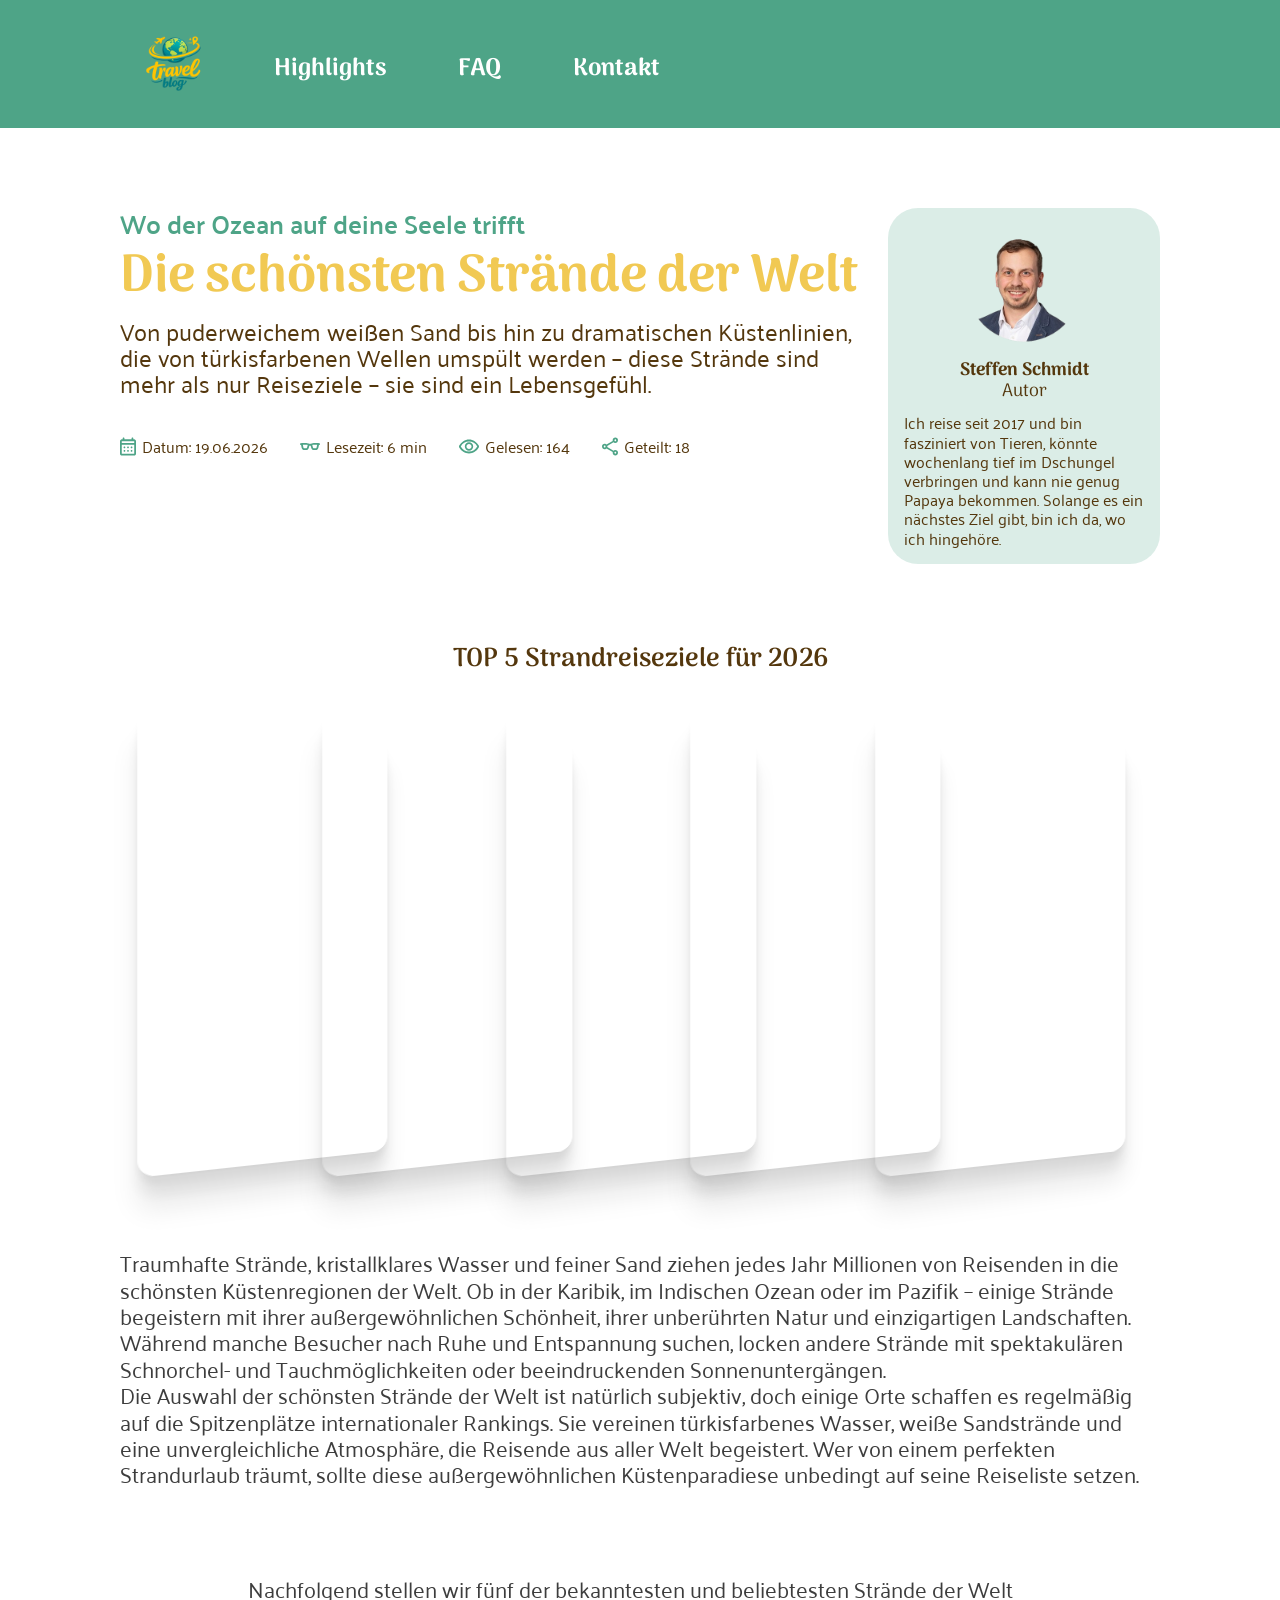
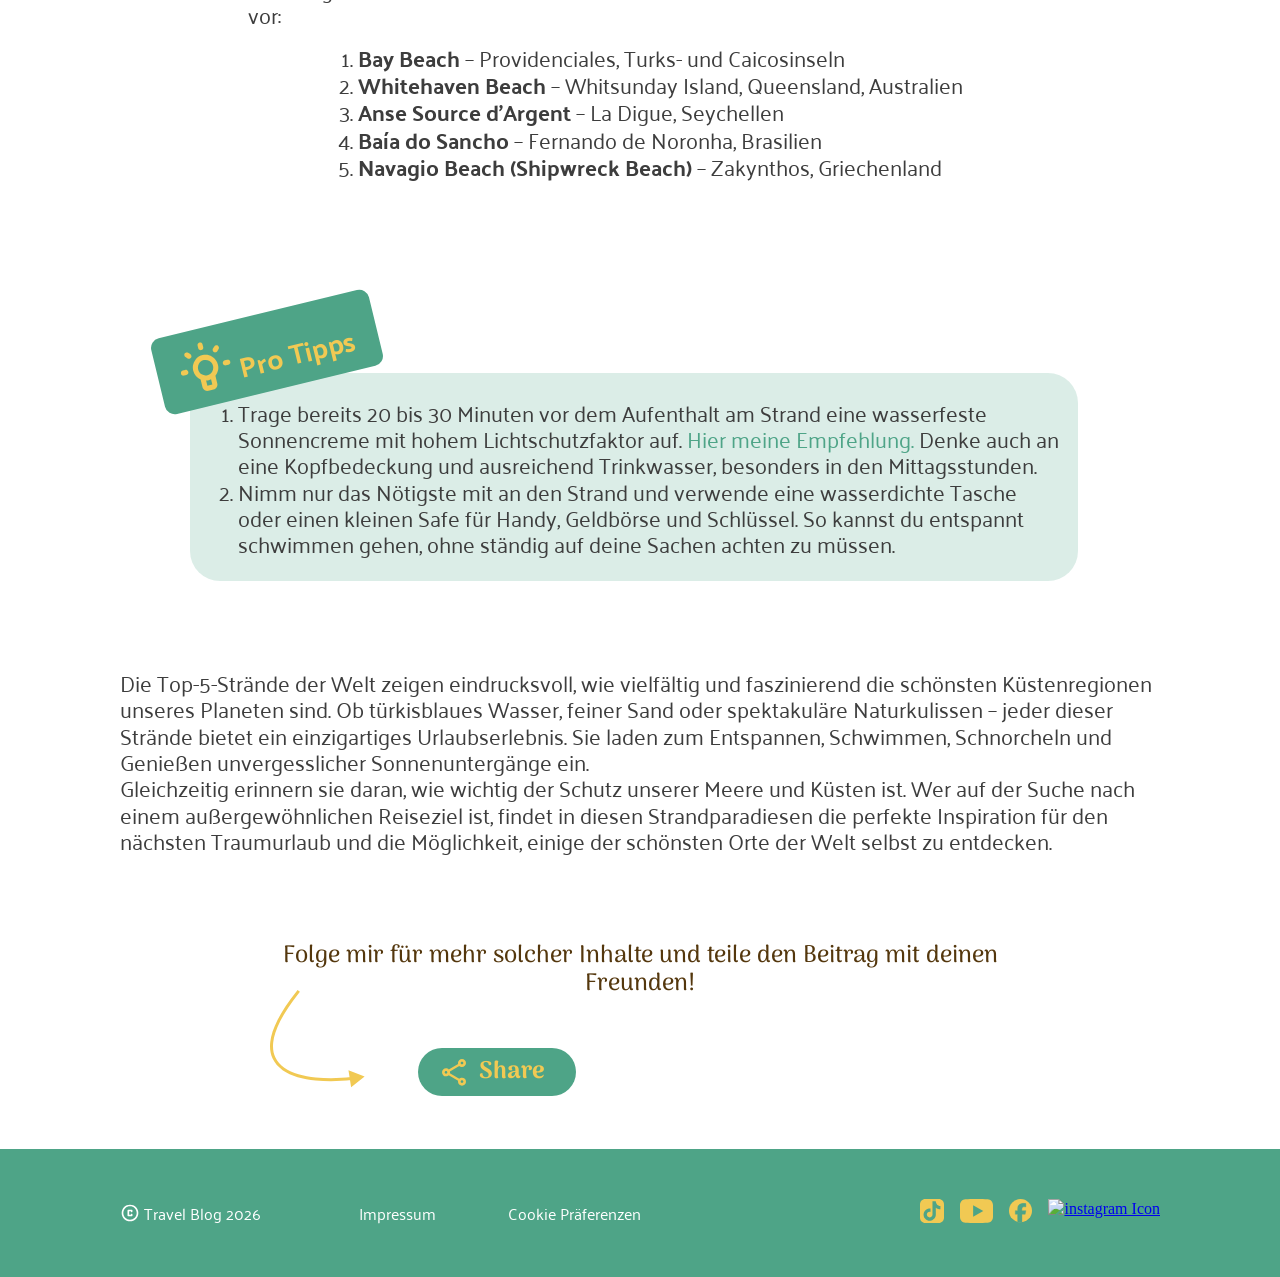
==== commit 529f2fca: "Tippfehler beim Instagram Icon in der Footbar korrigiert" ====
--- a/article1.html
+++ b/article1.html
@@ -263,7 +263,8 @@
           alt="YouTube Icon"></a>
       <a href="https://www.facebook.com/?locale=de_DE" target="_blank"><img src="./assets/icons/facebook_icon.svg"
           alt="Facebook Icon"></a>
-      <a href="https://www.instagram.com/" target="_blank"><img src="./assets/icons/instagram_icon.svg" alt=""></a>
+      <a href="https://www.instagram.com/" target="_blank"><img src="./assets/icons/instagram_icon.svg"
+          alt="instagram Icon"></a>
     </div>
   </footer>
   <section class="sticky-footbar">
